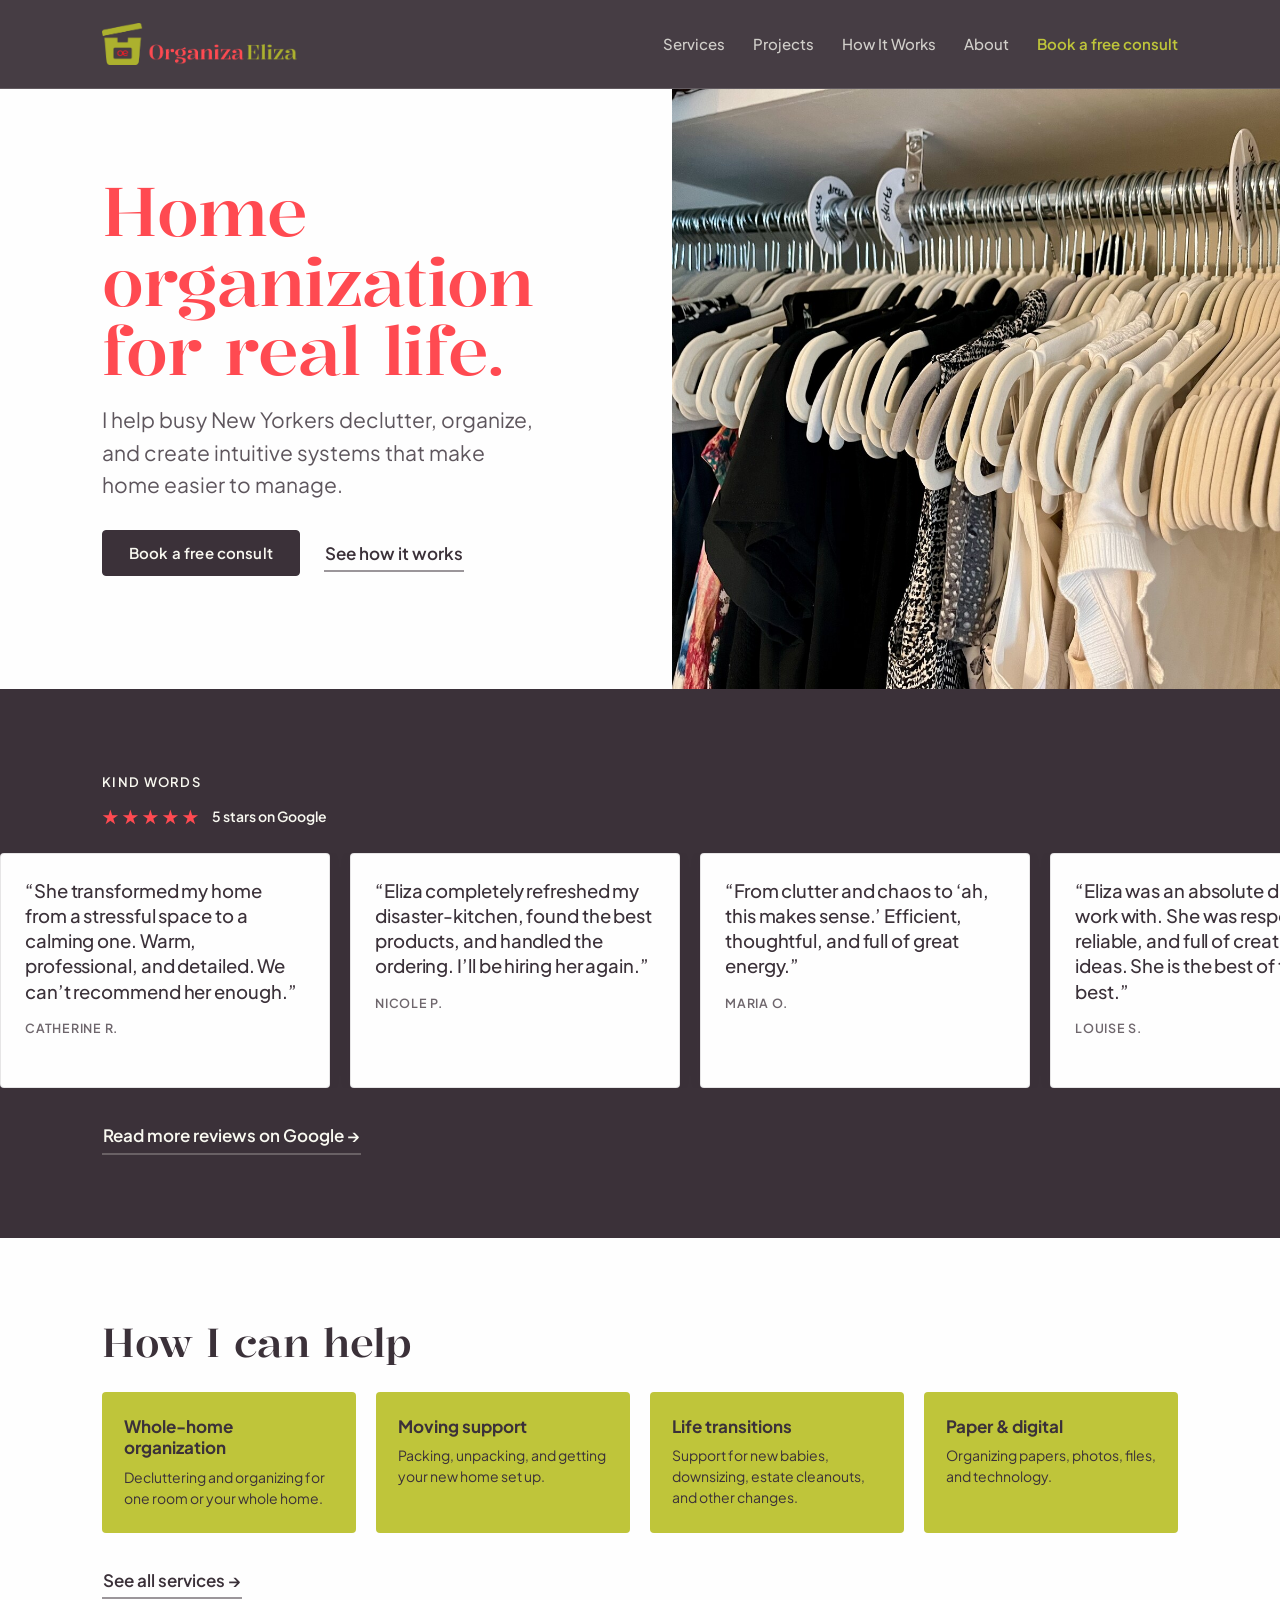
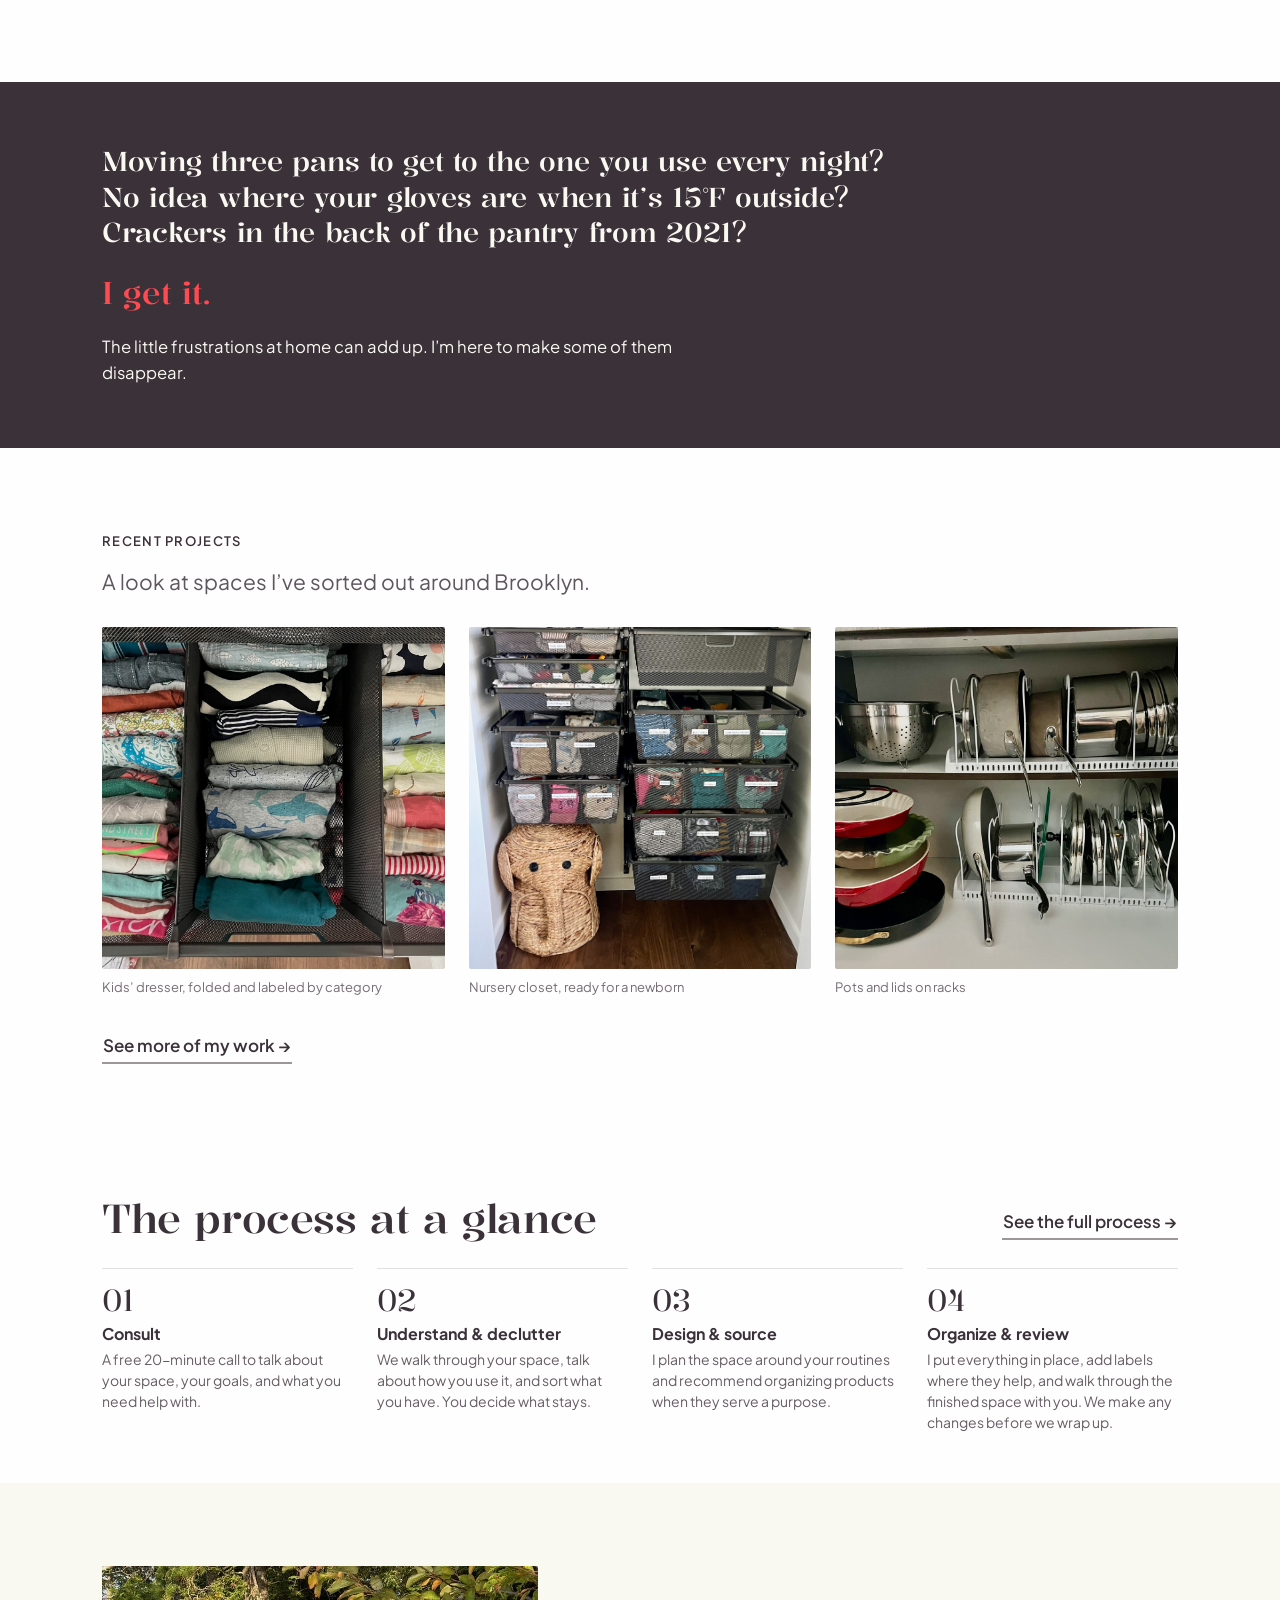
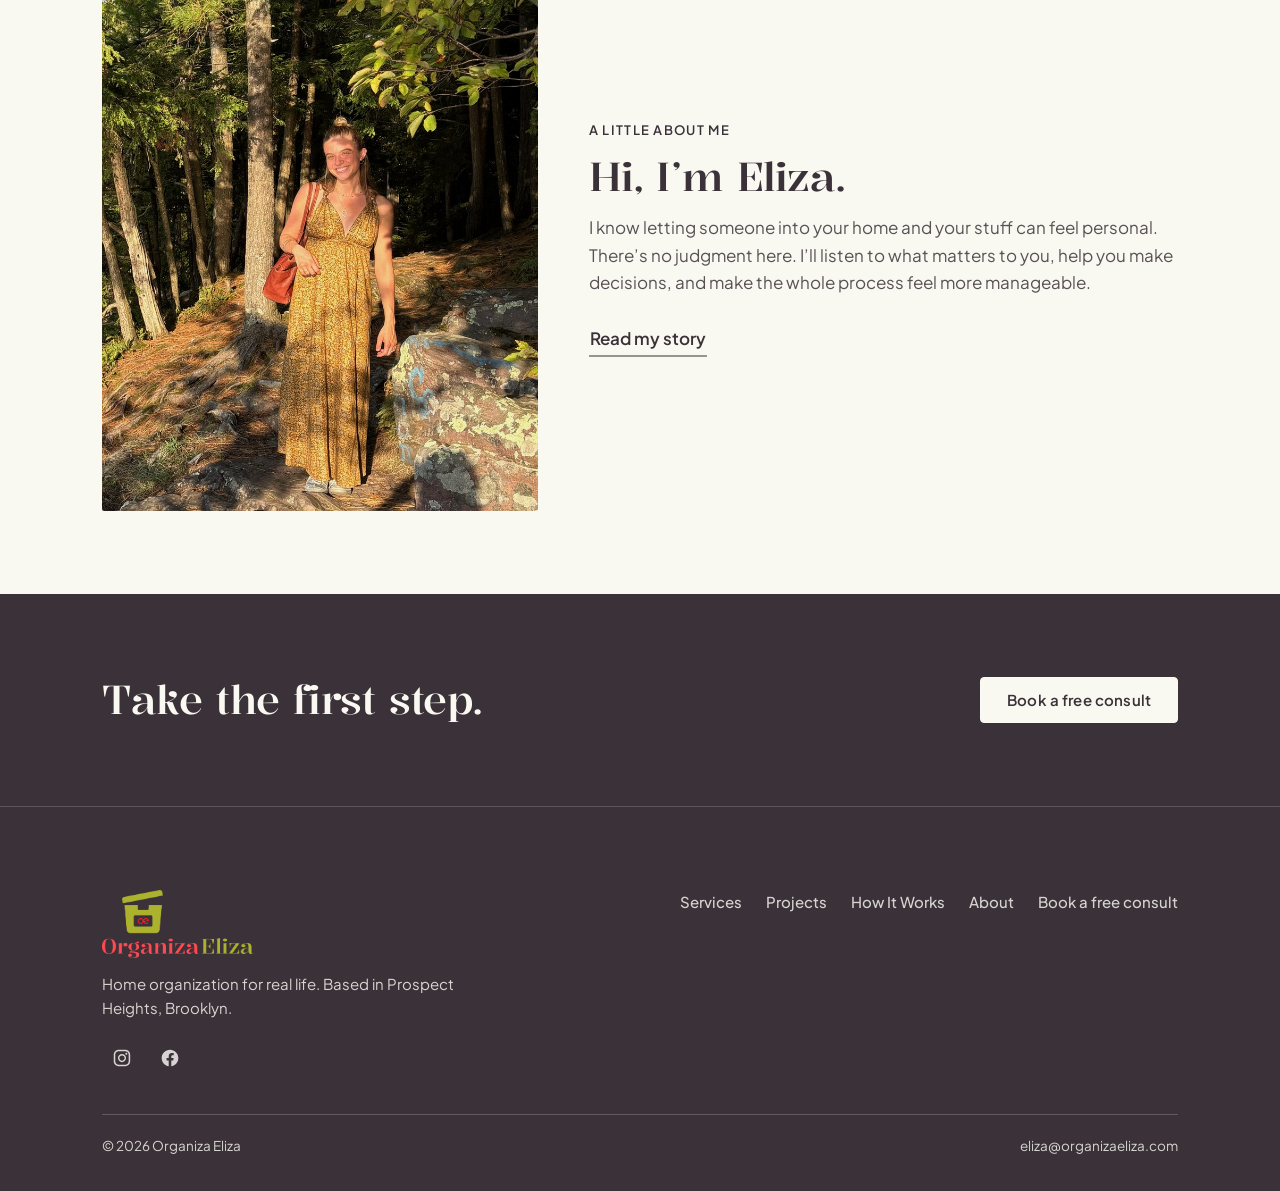
==== index.html @ 54ee9348 "Add files via upload" ====
<!DOCTYPE html>
<html lang="en">
<head>
<meta charset="UTF-8">
<meta name="viewport" content="width=device-width, initial-scale=1.0">
<title>Organiza Eliza · Home organization for real life</title>
<meta name="description" content="Thoughtful home organizing in Brooklyn: whole-home projects, moves, and life transitions.">
<meta name="theme-color" content="#3b3139">
<link rel="icon" href="mark-color.png" type="image/png">
<link rel="preconnect" href="https://fonts.googleapis.com">
<link rel="preconnect" href="https://fonts.gstatic.com" crossorigin>
<link href="https://fonts.googleapis.com/css2?family=Kalnia:wght@100..700&family=Plus+Jakarta+Sans:wght@200..800&display=swap" rel="stylesheet">
<link rel="preload" as="image" href="hero.jpg" fetchpriority="high">
<style>
*,*::before,*::after{box-sizing:border-box;margin:0;padding:0}
:root{
  /* ---------- PALETTE (Aug 2026 rebrand) ---------- */
  --white:#fefefe;                    /* main page background */
  --cream:#f9f9f1;                    /* text-heavy section bg; light text on dark */
  --plum:#3b3139;                     /* PRIMARY dark: nav, footer, bands, headings, body */
  --plum-2:#2c242a;                   /* darker plum, hovers */
  --forest:#2f4739;                   /* alternate dark, available - unused by default */
  --red:#ff4a51;                      /* accent: underlines, .h1 display, emphasis */
  --pea:#bfc53a;                      /* FILL ONLY - fails contrast as text on light */
  --ink:#3b3139;                      /* body text (same as plum) */
  --muted:rgba(59,49,57,0.70);        /* secondary text - 0.70 min to stay AA on white */
  --rule:rgba(59,49,57,0.14);
  --on-dark:#f9f9f1;                  /* text on plum/forest */
  --on-dark-soft:rgba(249,249,241,0.82);
  --slate:#6878A0;                    /* focus ring on light bg only - not a brand color */
  --nav-logo-h:clamp(32px,4.2vw,42px); --nav-bar-h:clamp(64px,7.5vw,88px); --footer-logo-h:clamp(56px,7vw,68px);
  /* type tokens */
  --font:'Plus Jakarta Sans','Helvetica Neue',Helvetica,Arial,sans-serif;
  --display:'Kalnia',Georgia,'Times New Roman',serif;
  --display-weight:500;
  /* grid + spacing */
  --maxw:1180px; --pad:clamp(26px,4.2vw,52px);
  --section:clamp(48px,6.5vw,88px); --measure:64ch;
  --edge:calc(max((100vw - 1180px)/2, 0px) + var(--pad));
  /* text-width hierarchy */
  --w-lede:740px; --w-body:660px; --w-pov:920px;
}
html{scroll-behavior:smooth;-webkit-text-size-adjust:100%}
body{background:var(--white);color:var(--ink);font-family:var(--font);font-weight:400;
  font-size:17px;line-height:1.6;-webkit-font-smoothing:antialiased}
img{max-width:100%;display:block}
a{color:inherit;text-decoration:none}
h1,h2,h3,h4{font-family:var(--display);color:var(--plum);font-weight:500;line-height:1.1}
strong{font-weight:600}
em{font-style:italic}

.wrap{width:100%;max-width:var(--maxw);margin:0 auto;padding:0 var(--pad)}

/* type scale */
.h1{font-family:var(--display);font-weight:500;color:var(--red);
  font-size:clamp(42px,5.4vw,68px);line-height:1.02;letter-spacing:-0.015em;text-wrap:balance}
.h2{font-family:var(--display);font-weight:500;color:var(--plum);
  font-size:clamp(30px,3.4vw,40px);line-height:1.08;letter-spacing:-0.01em;text-wrap:balance}
.h3{font-family:var(--display);font-weight:500;color:var(--plum);
  font-size:clamp(20px,1.8vw,23px);line-height:1.25}
.lead{font-family:var(--font);font-size:clamp(18px,1.8vw,21px);line-height:1.55;color:rgba(59,49,57,0.82)}
.body{font-size:17px;line-height:1.62}
.small{font-size:13.5px}
.muted{color:var(--muted)}
.kicker{font-family:var(--font);font-weight:600;font-size:13px;letter-spacing:0.1em;
  text-transform:uppercase;color:var(--plum)}
p+p{margin-top:14px}

/* sections + bands */
.sec{padding:var(--section) 0}
.sec-tight{padding:calc(var(--section)*0.6) 0}
.page-head{padding:calc(var(--section)*0.85) 0 0}
.page-head .h1{max-width:18ch;margin-bottom:16px}
.page-head p{max-width:var(--w-lede);color:rgba(59,49,57,0.82);text-wrap:pretty}
.lead{text-wrap:pretty}
.band-sand{background:var(--cream);color:var(--ink)}
.band-olive{background:var(--plum);color:var(--on-dark)}
.band-olive :is(h1,h2,h3,h4,.h1,.h2,.h3){color:var(--on-dark)}
.band-olive .kicker{color:var(--cream)}
.band-olive .lead,.band-olive p{color:var(--on-dark-soft)}
.rule{height:1px;background:var(--rule);border:0}
.sec-head{display:flex;justify-content:space-between;align-items:flex-end;gap:20px;flex-wrap:wrap;margin-bottom:28px}
.more{margin-top:28px}

/* buttons - one system */
.btn{display:inline-flex;align-items:center;justify-content:center;gap:.5em;
  background:var(--plum);color:var(--cream);font-family:var(--font);font-weight:600;font-size:15px;
  line-height:1;min-height:46px;padding:0 26px;border:1px solid var(--plum);border-radius:4px;
  letter-spacing:.01em;cursor:pointer;transition:background .18s ease,border-color .18s ease}
.btn:hover{background:var(--plum-2);border-color:var(--plum-2)}
.band-olive .btn{background:var(--cream);color:var(--plum);border-color:var(--cream)}
.band-olive .btn:hover{background:var(--pea);border-color:var(--pea)}

/* secondary links - one clear treatment */
.textlink,.arrow{display:inline-flex;align-items:center;gap:.4em;font-family:var(--font);font-weight:600;
  color:var(--plum);padding:6px 1px 3px;border-bottom:2px solid rgba(59,49,57,0.5);
  transition:border-color .18s ease,gap .18s ease}
.textlink:hover,.arrow:hover{border-bottom-color:var(--plum)}
.arrow:hover{gap:.62em}
.band-olive .textlink,.band-olive .arrow{color:var(--cream);border-bottom-color:rgba(249,249,241,0.65)}
.band-olive .textlink:hover,.band-olive .arrow:hover{border-bottom-color:var(--cream)}

/* focus states (not color-only) */
a:focus-visible,button:focus-visible,summary:focus-visible,.btn:focus-visible{
  outline:2px solid var(--slate);outline-offset:2px;border-radius:2px}
.site-header a:focus-visible,.site-header button:focus-visible{outline-color:var(--cream)}

/* header / nav */
.site-header{position:sticky;top:0;z-index:60;background:rgba(59,49,57,0.94);
  backdrop-filter:blur(8px);border-bottom:1px solid rgba(249,249,241,0.16);
  transition:box-shadow .25s ease,background-color .25s ease,border-color .25s ease}
.site-header.scrolled{background:rgba(59,49,57,0.99);border-bottom-color:rgba(249,249,241,0.24);
  box-shadow:0 1px 12px rgba(20,16,19,0.28)}
.nav-in{display:flex;align-items:center;justify-content:space-between;gap:20px;
  min-height:max(var(--nav-bar-h), calc(var(--nav-logo-h) + 20px));padding:10px var(--pad)}
.brand{display:flex;align-items:center;gap:11px}
.emark{display:block}
.brand .emark{height:24px;width:auto}
.brand .logo-lockup{display:block;height:var(--nav-logo-h);width:auto}
.brand-name{font-family:var(--font);font-weight:600;font-size:16px;letter-spacing:.01em;color:var(--ink)}
.nav{display:flex;align-items:center;gap:28px}
.nav a{font-family:var(--font);font-weight:500;font-size:15px;color:rgba(249,249,241,0.78);
  position:relative;padding:6px 0}
.nav a:hover{color:var(--cream)}
.nav a[aria-current="page"]{color:var(--cream)}
.nav a[aria-current="page"]::after{content:"";position:absolute;left:0;right:0;bottom:-2px;height:2px;background:var(--red)}
.nav .book{color:var(--pea);font-weight:600}
.nav .book:hover{text-decoration:underline;text-underline-offset:3px}
.nav-toggle{display:none;background:none;border:0;font-size:24px;line-height:1;color:var(--cream);
  cursor:pointer;width:44px;height:44px;align-items:center;justify-content:center}

/* footer */
.site-footer{background:var(--plum);color:var(--on-dark);padding:var(--section) 0 34px;
  border-top:1px solid rgba(249,249,241,0.18)}
.foot-top{display:flex;justify-content:space-between;gap:32px;flex-wrap:wrap;align-items:flex-start}
.foot-brand{display:flex;align-items:center;gap:12px}
.foot-brand .foot-logo{display:block;height:var(--footer-logo-h);width:auto}
.foot-brand .brand-name{color:var(--on-dark);font-size:18px}
.foot-tag{margin-top:14px;color:var(--on-dark-soft);font-size:15px;max-width:34ch}
.foot-links{display:flex;flex-wrap:wrap;gap:8px 24px}
.foot-links a{color:var(--on-dark-soft);font-size:15px;font-weight:500}
.foot-links a:hover{color:var(--white)}
/* social icons - inline SVG so fill:currentColor adapts to light and dark backgrounds */
.social{display:flex;align-items:center;gap:8px;list-style:none;margin:0;padding:0}
.social a{display:inline-flex;align-items:center;justify-content:center;width:40px;height:40px;
  border-radius:999px;color:var(--plum);transition:color .18s ease,background-color .18s ease}
.social a:hover{color:var(--red);background:rgba(59,49,57,0.07)}
.social svg{display:block;width:20px;height:20px}
.social .ig svg{width:22px;height:22px}
.site-footer .social{margin-top:18px}
.site-footer .social a{color:var(--on-dark-soft)}
.site-footer .social a:hover{color:var(--white);background:rgba(249,249,241,0.12)}
.about-contact{margin-top:18px;font-size:15px;color:var(--muted)}
.about-contact a{color:var(--plum);font-weight:600;border-bottom:2px solid rgba(59,49,57,0.35)}
.about-contact a:hover{border-bottom-color:var(--red);color:var(--red)}
.foot-bottom{display:flex;justify-content:space-between;gap:16px;flex-wrap:wrap;margin-top:36px;padding-top:20px;
  border-top:1px solid rgba(249,249,241,0.2);font-size:13.5px;color:var(--on-dark-soft)}

/* ---- hero (full-bleed image) ---- */
.hero{display:grid;grid-template-columns:1.05fr 0.95fr;align-items:stretch;gap:0}
.hero-copy{align-self:center;max-width:calc(490px + var(--edge));padding:clamp(44px,6vw,84px) clamp(28px,4vw,56px) clamp(44px,6vw,84px) var(--edge)}
.hero-copy .h1{margin-bottom:20px}
.hero-copy .lead{margin-bottom:28px;max-width:34ch}
.hero-actions{display:flex;align-items:center;gap:24px;flex-wrap:wrap;margin-bottom:26px}
.hero-media{position:relative;min-height:clamp(420px,50vw,600px);margin:0}
.hero-media img{position:absolute;inset:0;width:100%;height:100%;object-fit:cover;border-radius:0}
.hero-util{font-size:13.5px;color:var(--muted);letter-spacing:.01em}

/* ---- home services cards ---- */
.cards4{display:grid;grid-template-columns:repeat(4,1fr);gap:20px}
.cards4 .card{background:var(--pea);border-radius:4px;padding:24px 22px}
.cards4 .card h3{color:var(--ink);font-family:var(--font);font-weight:700;font-size:17px;line-height:1.25;margin-bottom:8px}
.cards4 .card p{font-size:14px;line-height:1.5;color:var(--ink)}
@media(max-width:820px){.cards4{grid-template-columns:1fr 1fr}}
@media(max-width:520px){.cards4{grid-template-columns:1fr}}

/* ---- POV ---- */
.pov-sec{padding:clamp(40px,5vw,62px) 0}
.pov-statement{font-family:var(--display);font-weight:500;color:var(--cream);
  font-size:clamp(20px,2.2vw,27px);line-height:1.32;letter-spacing:-0.01em;max-width:820px}
.pov-accent{font-family:var(--display);font-weight:500;color:var(--red);
  font-size:clamp(23px,2.5vw,31px);line-height:1.15;letter-spacing:-0.01em;margin:clamp(15px,2vw,24px) 0}
.pov-body{margin-top:0;max-width:640px;color:var(--cream);font-size:clamp(15px,1.3vw,17px);line-height:1.55}
.band-olive .pov-statement,.band-olive .pov-body{color:var(--cream)}
.band-olive .pov-accent{color:var(--red)}
@media(max-width:640px){.pov-sec{padding:clamp(40px,10vw,52px) 0}}

/* ---- recent projects grid ---- */
.pgrid{display:grid;grid-template-columns:repeat(3,1fr);gap:24px}
.pgrid figure{margin:0}
.pgrid img{width:100%;aspect-ratio:1/1;object-fit:cover;border-radius:2px}
.pgrid figcaption{font-size:13px;color:var(--muted);margin-top:8px}
@media(max-width:560px){.pgrid{grid-template-columns:1fr;gap:16px}}

/* ---- process preview (thin rules, no cards) ---- */
.phases{display:grid;grid-template-columns:repeat(4,1fr);gap:24px}
.phase{border-top:1px solid var(--rule);padding-top:16px}
.phase .pnum{font-family:var(--display);font-size:30px;color:var(--plum);line-height:1;display:block;margin-bottom:10px}
.phase h3{font-family:var(--font);font-size:16px;font-weight:700;color:var(--ink);margin-bottom:6px}
.phase p{font-size:14px;color:rgba(59,49,57,0.78);line-height:1.5}
@media(max-width:820px){.phases{grid-template-columns:1fr 1fr;gap:28px}}
@media(max-width:520px){.phases{grid-template-columns:1fr}}

/* ---- about teaser (home) ---- */
.about-t{display:grid;grid-template-columns:0.85fr 1.15fr;gap:clamp(28px,4vw,52px);align-items:center}
.about-t .portrait img{width:100%;aspect-ratio:4/5;object-fit:cover;border-radius:2px}
@media(max-width:720px){.about-t{grid-template-columns:1fr;gap:24px}}

/* ---- testimonial marquee (float-by, hover/focus to pause) ---- */
.marquee{overflow:hidden;margin-top:22px}
.marquee-track{display:flex;width:max-content;animation:marquee 78s linear infinite;will-change:transform}
.marquee:hover .marquee-track,.marquee:focus-within .marquee-track,.marquee:focus .marquee-track{animation-play-state:paused}
@keyframes marquee{from{transform:translateX(0)}to{transform:translateX(-50%)}}
.tcard{flex:0 0 330px;width:330px;margin-right:20px;background:var(--white);border:1px solid rgba(59,49,57,0.08);border-radius:4px;padding:24px}
.tcard blockquote{font-family:var(--font);font-weight:500;color:var(--ink);font-size:18.5px;line-height:1.36;letter-spacing:-0.005em}
.tcard .who{margin-top:14px;font-family:var(--font);font-size:12.5px;font-weight:600;letter-spacing:.06em;text-transform:uppercase;color:rgba(59,49,57,0.74)}
.marquee:focus-visible{outline:2px solid var(--slate);outline-offset:2px}
@media (prefers-reduced-motion: reduce){.marquee{overflow-x:auto}.marquee-track{animation:none}}

/* ---- CTA finale ---- */
.finale{display:grid;grid-template-columns:1.2fr auto;gap:28px;align-items:center}
.finale .h2{margin:0;max-width:20ch}
.finale-side{justify-self:end}
@media(max-width:640px){.finale{grid-template-columns:1fr;gap:22px}.finale-side{justify-self:start}}

/* ---- how it works: one unified process (phase rows, thin rules, no cards, no step numbers) ---- */
.process{margin-top:8px}
.phase-row{display:grid;grid-template-columns:210px 1fr;gap:clamp(24px,4vw,60px);
  padding:clamp(30px,3.6vw,46px) 0;border-top:1px solid var(--rule)}
.phase-row:first-child{border-top:0;padding-top:clamp(4px,1vw,10px)}
.phase-n{display:block;font-family:var(--font);font-weight:600;font-size:12.5px;
  letter-spacing:.1em;text-transform:uppercase;color:var(--plum);margin-bottom:8px}
.phase-title{display:block;font-family:var(--display);font-weight:500;color:var(--plum);
  font-size:clamp(21px,1.9vw,25px);line-height:1.12;letter-spacing:-0.01em;text-wrap:balance}
.phase-steps{display:grid;grid-template-columns:1fr;gap:clamp(24px,3vw,38px);align-items:start}
.phase-steps.two{grid-template-columns:1fr 1fr;gap:clamp(24px,3vw,38px)}
.pstep h3{font-family:var(--font);font-size:19px;font-weight:700;color:var(--ink);margin-bottom:4px;line-height:1.28}
.pstep .sub{font-size:12.5px;font-weight:600;letter-spacing:.06em;text-transform:uppercase;color:var(--plum);margin:2px 0 12px}
.pstep p{color:rgba(59,49,57,0.82);font-size:16px;line-height:1.6;max-width:60ch;text-wrap:pretty}
.pstep p+p{margin-top:12px}
.pstep ul{margin:12px 0 0;padding:0}
.pstep ul li{list-style:none;padding:3px 0 3px 18px;position:relative;font-size:15.5px}
.pstep ul li::before{content:"";position:absolute;left:0;top:14px;width:8px;height:2px;background:var(--plum)}
@media(max-width:760px){
  .phase-row{grid-template-columns:1fr;gap:16px;padding:clamp(26px,7vw,34px) 0}
  .phase-steps.two{grid-template-columns:1fr;gap:26px}
}

/* ---- FAQ accordion ---- */
.faq{max-width:760px}
.faq details{border-top:1px solid var(--rule)}
.faq details:last-of-type{border-bottom:1px solid var(--rule)}
.faq summary{list-style:none;cursor:pointer;padding:20px 0;font-family:var(--font);font-weight:600;font-size:18px;
  color:var(--ink);display:flex;justify-content:space-between;align-items:center;gap:20px}
.faq summary::-webkit-details-marker{display:none}
.faq summary .pm{color:var(--plum);font-weight:400;font-size:24px;line-height:1;flex:0 0 auto;transition:transform .18s}
.faq details[open] summary .pm{transform:rotate(45deg)}
.faq .ans{color:rgba(59,49,57,0.82);padding:0 0 20px;max-width:64ch}
.faq .ans p+p{margin-top:12px}

/* ---- services page cards ---- */
.svc-cards{display:grid;grid-template-columns:1fr 1fr;gap:22px;align-items:start}
.scard{background:var(--cream);border-radius:4px;padding:clamp(24px,3vw,34px)}
.scard .scard-title{font-family:var(--display);color:var(--plum);font-weight:500;
  font-size:clamp(22px,2.2vw,26px);line-height:1.15;margin-bottom:10px}
.scard p{color:rgba(59,49,57,0.82);font-size:16px;line-height:1.55}
.roomcols{columns:2;column-gap:30px;margin-top:16px}
.roomcols li{list-style:none;font-size:15px;line-height:1.5;padding:3px 0 3px 16px;position:relative;break-inside:avoid;color:rgba(59,49,57,0.82)}
.roomcols li::before{content:"";position:absolute;left:0;top:13px;width:7px;height:2px;background:var(--plum)}
.rate-note{margin-top:36px;max-width:64ch;padding-top:22px;border-top:1px solid var(--rule);
  font-size:15px;line-height:1.6;color:var(--muted)}
.figure-wide{margin:0}
.figure-wide img{width:100%;aspect-ratio:16/9;object-fit:cover;border-radius:2px}
.figure-wide figcaption{font-size:13px;color:var(--muted);margin-top:8px}
@media(max-width:720px){.svc-cards{grid-template-columns:1fr}}

/* ---- about page (full-bleed portrait) ---- */
.about-hero{display:grid;grid-template-columns:1.05fr 0.95fr;align-items:center;gap:clamp(28px,4vw,52px);
  max-width:var(--maxw);margin:0 auto;padding:0 var(--pad)}
.about-hero .copy{align-self:center;max-width:520px;padding:clamp(36px,6vw,68px) 0}
.about-hero .pic{position:relative;min-height:0;aspect-ratio:4/5;border-radius:3px;overflow:hidden;margin:0;background:var(--cream)}
.about-hero .pic img{position:absolute;inset:0;width:100%;height:100%;object-fit:cover;object-position:center}
.story{max-width:var(--w-body)}
.story p{font-size:18px;line-height:1.72;color:rgba(59,49,57,0.86);text-wrap:pretty}
.story p+p{margin-top:18px}
.story .lede{font-size:20px;color:var(--ink)}
.story .pull{font-family:var(--display);font-weight:500;color:var(--plum);
  font-size:clamp(25px,3.2vw,36px);line-height:1.18;letter-spacing:-0.01em;margin:34px 0;max-width:22ch}
@media(max-width:760px){.about-hero{grid-template-columns:1fr;gap:22px}.about-hero .copy{order:1;padding:clamp(28px,7vw,44px) 0 0}.about-hero .pic{order:2;aspect-ratio:4/5;width:100%;max-width:440px;margin:0 auto}}

/* ---- gallery masonry + lightbox ---- */
.masonry{columns:3;column-gap:20px}
.masonry figure{margin:0 0 20px;break-inside:avoid}
.masonry .lb{display:block;width:100%;border:0;padding:0;margin:0;background:none;cursor:zoom-in;border-radius:2px;overflow:hidden}
.masonry img{width:100%;display:block;border-radius:2px}
.masonry figcaption{font-size:13px;color:var(--muted);margin-top:7px}
@media(max-width:900px){.masonry{columns:2}}
@media(max-width:560px){.masonry{columns:1}}
.lightbox{position:fixed;inset:0;z-index:100;background:rgba(28,23,27,0.92);
  display:none;align-items:center;justify-content:center;padding:clamp(16px,4vw,48px)}
.lightbox[open],.lightbox.is-open{display:flex}
.lightbox figure{margin:0;max-width:min(1000px,92vw);max-height:90vh;display:flex;flex-direction:column;gap:10px}
.lightbox img{max-width:100%;max-height:82vh;object-fit:contain;border-radius:2px}
.lightbox figcaption{color:var(--on-dark-soft);font-size:14px;text-align:center}
.lb-close{position:absolute;top:16px;right:18px;width:44px;height:44px;border-radius:999px;border:1px solid rgba(254,254,254,0.4);
  background:transparent;color:var(--white);font-size:22px;cursor:pointer;display:flex;align-items:center;justify-content:center}
.lb-close:hover{background:rgba(254,254,254,0.12)}

/* ---- booking ---- */
.book-wrap{display:grid;grid-template-columns:0.8fr 1.2fr;gap:clamp(28px,4vw,48px);align-items:start}
.book-expect ul{margin-top:18px;padding:0}
.book-expect li{list-style:none;padding:8px 0 8px 20px;position:relative;color:rgba(59,49,57,0.82)}
.book-expect li::before{content:"";position:absolute;left:0;top:19px;width:9px;height:2px;background:var(--plum)}
.cal{border:1px solid var(--rule);background:var(--white);padding:6px;border-radius:4px}
.cal iframe{width:100%;min-height:660px;border:0;display:block}
@media(max-width:820px){.book-wrap{grid-template-columns:1fr;gap:26px}}

/* ---- mobile nav ---- */
@media(max-width:860px){
  .nav-toggle{display:inline-flex}
  .nav{position:absolute;top:100%;left:0;right:0;background:var(--plum);border-bottom:1px solid rgba(249,249,241,0.18);
    flex-direction:column;align-items:flex-start;gap:0;padding:8px var(--pad) 18px;display:none}
  .nav.open{display:flex}
  .nav a{padding:13px 0;width:100%;font-size:16px}
  .nav a[aria-current="page"]::after{display:none}
  .hero{grid-template-columns:1fr}
  .hero-copy{order:1;padding:clamp(40px,8vw,56px) var(--pad) 8px}
  .hero-media{order:2;min-height:clamp(300px,70vw,420px)}
}

/* ---- reduced motion ---- */
@media (prefers-reduced-motion: reduce){
  html{scroll-behavior:auto}
  *,*::before,*::after{animation-duration:0.01ms!important;transition-duration:0.01ms!important}
}
</style>
<style>.testi-whisper{background:var(--plum)}.testi-whisper .tcard{border-color:rgba(59,49,57,0.12);box-shadow:0 1px 14px rgba(59,49,57,0.05)}</style><style>.about-warm{background:var(--cream)}</style>
<!-- theme tokens: loaded last so it overrides the inline fallback above -->
<link rel="stylesheet" href="theme.css">
</head>
<body><header class="site-header">
  <div class="wrap nav-in">
    <a href="index.html" class="brand" aria-label="Organiza Eliza, home"><img class="logo-lockup" src="logo-nav.png" width="3800" height="820" alt="" loading="eager"></a>
    <button class="nav-toggle" id="navToggle" aria-label="Menu" aria-expanded="false" aria-controls="navMenu">&#9776;</button>
    <nav class="nav" id="navMenu" aria-label="Primary"><a href="services.html">Services</a><a href="gallery.html">Projects</a><a href="how-it-works.html">How It Works</a><a href="about.html">About</a><a href="schedule.html" class="book">Book a free consult</a></nav>
  </div>
</header><main>
<!-- HERO -->
<section class="hero">
  <div class="hero-copy">
    <h1 class="h1">Home organization for real life.</h1>
    <p class="lead">I help busy New Yorkers declutter, organize, and create intuitive systems that make home easier to manage.</p>
    <div class="hero-actions">
      <a class="btn" href="schedule.html">Book a free consult</a>
      <a class="textlink" href="how-it-works.html">See how it works</a>
    </div>
  </div>
  <figure class="hero-media">
    <img src="hero.jpg" alt="A neatly organized closet of clothing on matching hangers with labeled dividers" fetchpriority="high" decoding="async">
  </figure>
</section>

<!-- TESTIMONIALS -->
<section class="sec testi-whisper">
  <div class="wrap"><p class="kicker" style="color:var(--on-dark);margin-bottom:8px">Kind words</p><p style="margin:0 0 4px;display:flex;align-items:center;gap:10px;font-size:14px"><span style="color:var(--red);font-size:19px;letter-spacing:3px" aria-hidden="true">&#9733;&#9733;&#9733;&#9733;&#9733;</span><span style="font-weight:600;color:var(--on-dark)">5 stars on Google</span></p></div>
  <div class="marquee" tabindex="0" role="group" aria-label="What clients say. Scrolls automatically; hover or focus to pause.">
    <div class="marquee-track" aria-hidden="false"><figure class="tcard"><blockquote>&ldquo;She transformed my home from a stressful space to a calming one. Warm, professional, and detailed. We can&rsquo;t recommend her enough.&rdquo;</blockquote><figcaption class="who">Catherine R.</figcaption></figure><figure class="tcard"><blockquote>&ldquo;Eliza completely refreshed my disaster-kitchen, found the best products, and handled the ordering. I&rsquo;ll be hiring her again.&rdquo;</blockquote><figcaption class="who">Nicole P.</figcaption></figure><figure class="tcard"><blockquote>&ldquo;From clutter and chaos to &lsquo;ah, this makes sense.&rsquo; Efficient, thoughtful, and full of great energy.&rdquo;</blockquote><figcaption class="who">Maria O.</figcaption></figure><figure class="tcard"><blockquote>&ldquo;Eliza was an absolute dream to work with. She was responsive, reliable, and full of creative ideas. She is the best of the best.&rdquo;</blockquote><figcaption class="who">Louise S.</figcaption></figure><figure class="tcard"><blockquote>&ldquo;She thoughtfully decluttered and organized the space for my listing. What felt overwhelming became manageable and streamlined. My sellers were absolutely blown away.&rdquo;</blockquote><figcaption class="who">Laura H.</figcaption></figure><figure class="tcard"><blockquote>&ldquo;Eliza helped me get so much of my apartment organized and sorted. She has unlimited buckets of joy and energy. Exactly the person I needed.&rdquo;</blockquote><figcaption class="who">Bijal M.</figcaption></figure><figure class="tcard"><blockquote>&ldquo;Eliza undertook a difficult unpacking project with efficiency and zeal, even producing an artful wall of books from more than 35 cartons.&rdquo;</blockquote><figcaption class="who">Karen S.</figcaption></figure><figure class="tcard"><blockquote>&ldquo;She organized our closets, bathrooms, kitchen, and baby play area, designing it all to be easy to maintain. Our apartment is now so peaceful and organized.&rdquo;</blockquote><figcaption class="who">Erika H.</figcaption></figure><figure class="tcard"><blockquote>&ldquo;Eliza organized my basement and my tools. Everything is well labeled and I can actually find what I&rsquo;m looking for.&rdquo;</blockquote><figcaption class="who">Howard H.</figcaption></figure><figure class="tcard"><blockquote>&ldquo;Extremely professional, patient, and great to work with. I wholeheartedly recommend her to anyone looking for a professional organizer.&rdquo;</blockquote><figcaption class="who">Jaime C.</figcaption></figure><figure class="tcard"><blockquote>&ldquo;Eliza came in with a friendly, welcoming personality, ready to tackle my chaotic apartment. Wonderful work and true professionalism!&rdquo;</blockquote><figcaption class="who">Lindsay C.</figcaption></figure><figure class="tcard"><blockquote>&ldquo;She transformed my home from a stressful space to a calming one. Warm, professional, and detailed. We can&rsquo;t recommend her enough.&rdquo;</blockquote><figcaption class="who">Catherine R.</figcaption></figure><figure class="tcard"><blockquote>&ldquo;Eliza completely refreshed my disaster-kitchen, found the best products, and handled the ordering. I&rsquo;ll be hiring her again.&rdquo;</blockquote><figcaption class="who">Nicole P.</figcaption></figure><figure class="tcard"><blockquote>&ldquo;From clutter and chaos to &lsquo;ah, this makes sense.&rsquo; Efficient, thoughtful, and full of great energy.&rdquo;</blockquote><figcaption class="who">Maria O.</figcaption></figure><figure class="tcard"><blockquote>&ldquo;Eliza was an absolute dream to work with. She was responsive, reliable, and full of creative ideas. She is the best of the best.&rdquo;</blockquote><figcaption class="who">Louise S.</figcaption></figure><figure class="tcard"><blockquote>&ldquo;She thoughtfully decluttered and organized the space for my listing. What felt overwhelming became manageable and streamlined. My sellers were absolutely blown away.&rdquo;</blockquote><figcaption class="who">Laura H.</figcaption></figure><figure class="tcard"><blockquote>&ldquo;Eliza helped me get so much of my apartment organized and sorted. She has unlimited buckets of joy and energy. Exactly the person I needed.&rdquo;</blockquote><figcaption class="who">Bijal M.</figcaption></figure><figure class="tcard"><blockquote>&ldquo;Eliza undertook a difficult unpacking project with efficiency and zeal, even producing an artful wall of books from more than 35 cartons.&rdquo;</blockquote><figcaption class="who">Karen S.</figcaption></figure><figure class="tcard"><blockquote>&ldquo;She organized our closets, bathrooms, kitchen, and baby play area, designing it all to be easy to maintain. Our apartment is now so peaceful and organized.&rdquo;</blockquote><figcaption class="who">Erika H.</figcaption></figure><figure class="tcard"><blockquote>&ldquo;Eliza organized my basement and my tools. Everything is well labeled and I can actually find what I&rsquo;m looking for.&rdquo;</blockquote><figcaption class="who">Howard H.</figcaption></figure><figure class="tcard"><blockquote>&ldquo;Extremely professional, patient, and great to work with. I wholeheartedly recommend her to anyone looking for a professional organizer.&rdquo;</blockquote><figcaption class="who">Jaime C.</figcaption></figure><figure class="tcard"><blockquote>&ldquo;Eliza came in with a friendly, welcoming personality, ready to tackle my chaotic apartment. Wonderful work and true professionalism!&rdquo;</blockquote><figcaption class="who">Lindsay C.</figcaption></figure></div>
  </div>
  <div class="wrap"><p class="more"><a class="arrow" style="color:var(--on-dark);border-bottom: 2px solid rgba(249, 249, 241, 0.24)" href="https://share.google/JZCaOpw0HDZD8KlDp" target="_blank" rel="noopener">Read more reviews on Google &rarr;</a></p></div>
</section>

<!-- HOW I CAN HELP -->
<section class="sec">
  <div class="wrap">
    <h2 class="h2" style="max-width:18ch;margin-bottom:28px">How I can help</h2>
    <div class="cards4">
      <div class="card"><h3>Whole-home organization</h3><p>Decluttering and organizing for one room or your whole home.</p></div>
      <div class="card"><h3>Moving support</h3><p>Packing, unpacking, and getting your new home set up.</p></div>
      <div class="card"><h3>Life transitions</h3><p>Support for new babies, downsizing, estate cleanouts, and other changes.</p></div>
      <div class="card"><h3>Paper &amp; digital</h3><p>Organizing papers, photos, files, and technology.</p></div>
    </div>
    <p class="more"><a class="arrow" href="services.html">See all services &rarr;</a></p>
  </div>
</section>

<!-- POV -->
<section class="band-olive pov-sec">
  <div class="wrap">
    <p class="pov-statement">Moving three pans to get to the one you use every night? No idea where your gloves are when it&rsquo;s 15&deg;F outside? Crackers in the back of the pantry from 2021?</p>
    <p class="pov-accent">I get it.</p>
    <p class="pov-body">The little frustrations at home can add up. I&rsquo;m here to make some of them disappear.</p>
  </div>
</section>

<!-- RECENT PROJECTS -->
<section class="sec">
  <div class="wrap">
    <p class="kicker" style="margin-bottom:12px">Recent projects</p>
    <p class="lead" style="max-width:48ch;margin-bottom:28px">A look at spaces I&rsquo;ve sorted out around Brooklyn.</p>
    <div class="pgrid">
      <figure><img src="gallery-clothes.jpg" alt="Kids' clothes folded into a labeled mesh drawer" loading="lazy" decoding="async"><figcaption>Kids&rsquo; dresser, folded and labeled by category</figcaption></figure>
      <figure><img src="gallery-nursery.jpg" alt="Nursery closet with labeled drawers" loading="lazy" decoding="async"><figcaption>Nursery closet, ready for a newborn</figcaption></figure>
      <figure><img src="gallery-kitchen.jpg" alt="Pots, pans and lids on racks" loading="lazy" decoding="async"><figcaption>Pots and lids on racks</figcaption></figure>
    </div>
    <p class="more"><a class="arrow" href="gallery.html">See more of my work &rarr;</a></p>
  </div>
</section>

<!-- PROCESS PREVIEW -->
<section class="sec-tight">
  <div class="wrap">
    <div class="sec-head">
      <h2 class="h2" style="max-width:18ch">The process at a glance</h2>
      <a class="arrow" href="how-it-works.html">See the full process &rarr;</a>
    </div>
    <div class="phases">
      <div class="phase"><span class="pnum">01</span><h3>Consult</h3><p>A free 20-minute call to talk about your space, your goals, and what you need help with.</p></div>
      <div class="phase"><span class="pnum">02</span><h3>Understand &amp; declutter</h3><p>We walk through your space, talk about how you use it, and sort what you have. You decide what stays.</p></div>
      <div class="phase"><span class="pnum">03</span><h3>Design &amp; source</h3><p>I plan the space around your routines and recommend organizing products when they serve a purpose.</p></div>
      <div class="phase"><span class="pnum">04</span><h3>Organize &amp; review</h3><p>I put everything in place, add labels where they help, and walk through the finished space with you. We make any changes before we wrap up.</p></div>
    </div>
  </div>
</section>

<!-- ABOUT TEASER -->
<section class="sec about-warm">
  <div class="wrap about-t">
    <figure class="portrait"><img src="eliza.jpg" alt="Eliza, professional home organizer" loading="lazy" decoding="async"></figure>
    <div>
      <p class="kicker" style="margin-bottom:14px">A little about me</p>
      <h2 class="h2" style="margin-bottom:16px">Hi, I&rsquo;m Eliza.</h2>
      <p class="body" style="color:rgba(59,49,57,0.84);max-width:52ch">I know letting someone into your home and your stuff can feel personal. There&rsquo;s no judgment here. I&rsquo;ll listen to what matters to you, help you make decisions, and make the whole process feel more manageable.</p>
      <p style="margin-top:22px"><a class="textlink" href="about.html">Read my story</a></p>
    </div>
  </div>
</section>


<!-- CLOSING CTA -->
<section class="sec band-olive">
  <div class="wrap finale">
    <h2 class="h2">Take the first step.</h2>
    <div class="finale-side"><a class="btn" href="schedule.html">Book a free consult</a></div>
  </div>
</section>
</main><footer class="site-footer">
  <div class="wrap">
    <div class="foot-top">
      <div>
        <div class="foot-brand"><img class="foot-logo" src="logo-color.png" alt="Organiza Eliza" width="1753" height="789"></div>
        <p class="foot-tag">Home organization for real life. Based in Prospect Heights, Brooklyn.</p>
        <ul class="social"><li><a class="ig" href="https://www.instagram.com/organiza.eliza/" target="_blank" rel="noopener noreferrer" aria-label="Organiza Eliza on Instagram (opens in a new tab)"><svg viewBox="0 0 32 32" fill="currentColor" aria-hidden="true" focusable="false"><path d="M22.3,8.4c-0.8,0-1.4,0.6-1.4,1.4c0,0.8,0.6,1.4,1.4,1.4c0.8,0,1.4-0.6,1.4-1.4C23.7,9,23.1,8.4,22.3,8.4z"/><path d="M16,10.2c-3.3,0-5.9,2.7-5.9,5.9s2.7,5.9,5.9,5.9s5.9-2.7,5.9-5.9S19.3,10.2,16,10.2z M16,19.9c-2.1,0-3.8-1.7-3.8-3.8c0-2.1,1.7-3.8,3.8-3.8c2.1,0,3.8,1.7,3.8,3.8C19.8,18.2,18.1,19.9,16,19.9z"/><path d="M20.8,4h-9.5C7.2,4,4,7.2,4,11.2v9.5c0,4,3.2,7.2,7.2,7.2h9.5c4,0,7.2-3.2,7.2-7.2v-9.5C28,7.2,24.8,4,20.8,4z M25.7,20.8c0,2.7-2.2,5-5,5h-9.5c-2.7,0-5-2.2-5-5v-9.5c0-2.7,2.2-5,5-5h9.5c2.7,0,5,2.2,5,5V20.8z"/></svg></a></li><li><a class="fb" href="https://www.facebook.com/profile.php?id=61586166171385" target="_blank" rel="noopener noreferrer" aria-label="Organiza Eliza on Facebook (opens in a new tab)"><svg viewBox="0 0 24 24" fill="currentColor" aria-hidden="true" focusable="false"><path d="M12 2.03998C6.5 2.03998 2 6.52998 2 12.06C2 17.06 5.66 21.21 10.44 21.96V14.96H7.9V12.06H10.44V9.84998C10.44 7.33998 11.93 5.95998 14.22 5.95998C15.31 5.95998 16.45 6.14998 16.45 6.14998V8.61998H15.19C13.95 8.61998 13.56 9.38998 13.56 10.18V12.06H16.34L15.89 14.96H13.56V21.96C15.9164 21.5878 18.0622 20.3855 19.6099 18.57C21.1576 16.7546 22.0054 14.4456 22 12.06C22 6.52998 17.5 2.03998 12 2.03998Z"/></svg></a></li></ul>
      </div>
      <nav class="foot-links" aria-label="Footer"><a href="services.html">Services</a><a href="gallery.html">Projects</a><a href="how-it-works.html">How It Works</a><a href="about.html">About</a><a href="schedule.html">Book a free consult</a></nav>
    </div>
    <div class="foot-bottom">
      <span>&copy; 2026 Organiza Eliza</span>
      <span><a href="mailto:eliza@organizaeliza.com">eliza@organizaeliza.com</a></span>
    </div>
  </div>
</footer><script>
document.addEventListener('DOMContentLoaded',function(){
  /* header gains a hair of definition once you scroll */
  var hdr=document.querySelector('.site-header');
  if(hdr){var onScroll=function(){hdr.classList.toggle('scrolled',window.scrollY>6);};onScroll();window.addEventListener('scroll',onScroll,{passive:true});}
  /* mobile nav */
  var t=document.getElementById('navToggle'),n=document.getElementById('navMenu');
  if(t&&n){t.addEventListener('click',function(){var o=n.classList.toggle('open');t.setAttribute('aria-expanded',o?'true':'false');t.innerHTML=o?'&times;':'&#9776;';});
    n.querySelectorAll('a').forEach(function(a){a.addEventListener('click',function(){n.classList.remove('open');t.setAttribute('aria-expanded','false');t.innerHTML='&#9776;';});});}

  /* testimonial carousel */
  var car=document.querySelector('[data-carousel]');
  if(car){
    var slides=[].slice.call(car.querySelectorAll('.slide'));
    var dots=[].slice.call(car.querySelectorAll('.dot'));
    var i=0,timer=null;
    var reduce=window.matchMedia('(prefers-reduced-motion: reduce)').matches;
    function show(k){i=(k+slides.length)%slides.length;
      slides.forEach(function(s,x){s.classList.toggle('is-active',x===i);s.setAttribute('aria-hidden',x===i?'false':'true');});
      dots.forEach(function(d,x){d.setAttribute('aria-selected',x===i?'true':'false');});}
    function next(){show(i+1);} function prev(){show(i-1);}
    function start(){if(reduce)return; stop(); timer=setInterval(next,7000);}
    function stop(){if(timer){clearInterval(timer);timer=null;}}
    var pn=car.querySelector('.prev'),nx=car.querySelector('.next');
    if(pn)pn.addEventListener('click',function(){prev();start();});
    if(nx)nx.addEventListener('click',function(){next();start();});
    dots.forEach(function(d,x){d.addEventListener('click',function(){show(x);start();});});
    car.addEventListener('mouseenter',stop); car.addEventListener('mouseleave',start);
    car.addEventListener('focusin',stop); car.addEventListener('focusout',start);
    show(0); start();
  }

  /* gallery lightbox */
  var lb=document.getElementById('lightbox');
  if(lb){
    var lbImg=lb.querySelector('img'),lbCap=lb.querySelector('figcaption'),lastFocus=null;
    function open(src,alt,cap){lastFocus=document.activeElement;lbImg.src=src;lbImg.alt=alt;lbCap.textContent=cap;
      lb.classList.add('is-open');lb.querySelector('.lb-close').focus();document.body.style.overflow='hidden';}
    function close(){lb.classList.remove('is-open');document.body.style.overflow='';if(lastFocus)lastFocus.focus();}
    document.querySelectorAll('.masonry .lb').forEach(function(b){
      b.addEventListener('click',function(){var im=b.querySelector('img');
        open(im.getAttribute('src'),im.getAttribute('alt'),b.getAttribute('data-cap')||'');});});
    lb.addEventListener('click',function(e){if(e.target===lb||e.target.classList.contains('lb-close'))close();});
    document.addEventListener('keydown',function(e){if(e.key==='Escape'&&lb.classList.contains('is-open'))close();});
  }
});
</script></body></html>
---- theme.css ----
/* ============================================================
   Organiza Eliza — THEME
   ------------------------------------------------------------
   This is the ONE file to edit for colors, fonts, and spacing.
   Every page loads it last, so whatever you set here wins.

   Each page also has a copy of these values inlined as a
   fallback. You do NOT need to touch those — they only kick in
   if this file somehow fails to load.

   NOTE ON FONTS: changing --font or --display below swaps the
   font everywhere, BUT the font also has to be downloaded. If
   you switch to a font that isn't Plus Jakarta Sans or Kalnia,
   the Google Fonts <link> near the top of each page needs
   updating too. Ask me and I'll do it across all 6 pages.

   IF A FONT CHANGE "DOESN'T WORK" ON THE LIVE SITE: check a
   private/incognito window before changing any code. This file
   is cached aggressively, so an old copy can survive a normal
   reload. A font that renders on your phone but not your desktop
   is a cached desktop copy, not a broken site.
   ============================================================ */

:root{

  /* ---------- PALETTE (Aug 2026 rebrand) ----------
     Measured contrast against --white (#fefefe):
       plum   12.36  excellent, safe at any text size
       forest 10.00  excellent, safe at any text size
       red     3.28  LARGE TEXT ONLY (24px+). Not for body copy.
       pea     2.29  NEVER as text on a light background.
     Pea is a fill/graphic color. On plum it reaches 5.39 and is
     safe for text — that's why the nav CTA uses it.            */

  --white:   #fefefe;   /* main page background */
  --cream:   #f9f9f1;   /* text-heavy section bg; light text on dark */
  --plum:    #3b3139;   /* PRIMARY dark: nav, footer, bands, headings, body */
  --plum-2:  #2c242a;   /* darker plum, hover states */
  --forest:  #2f4739;   /* alternate dark — declared, not used by default.
                           Swap --plum to this value to retone the site. */
  --red:     #ff4a51;   /* accent: .h1 display, underlines, emphasis */
  --pea:     #bfc53a;   /* fills, icons, and text on dark ONLY */
  --ink:     #3b3139;   /* body text (same value as plum) */

  /* Secondary text. Kept at 0.70 minimum on purpose: plum is a
     lighter base than the old charcoal, so the previous 0.58
     would land at 3.48 and fail AA for body text. Don't lower. */
  --muted:   rgba(59,49,57,0.70);
  --rule:    rgba(59,49,57,0.14);

  /* text colors used on top of plum/forest backgrounds */
  --on-dark:      #f9f9f1;
  --on-dark-soft: rgba(249,249,241,0.82);

  /* Focus ring. Deliberately NOT a brand color — it must stay
     distinct from every fill so it's always visible. Slate is
     4.35 on white but only 2.84 on the plum nav, so the header
     overrides it to cream at the bottom of this file.          */
  --slate:   #6878A0;

  /* ---------- TYPE ---------- */
  /* --font    = body text
     --display = headings
     --display-weight = heading weight (Kalnia supports 100-700)

     Currently loaded via the Google Fonts <link> on each page:
       Kalnia            wght 100..700
       Plus Jakarta Sans wght 200..800  (roman only — the italic
                         axis was dropped, nothing uses <em>/<i>)
     If you raise --display-weight past 700, or start using
     italic body text, that link needs updating or the browser
     will synthesize it. Ask me and I'll do all 6 pages.         */
  --font:           'Plus Jakarta Sans',sans-serif;
  --display:        'Kalnia',serif;
  --display-weight: 500;

  /* ---------- LAYOUT + SPACING ---------- */
  --maxw:    1180px;                        /* max content width */
  --pad:     clamp(26px,4.2vw,52px);        /* side padding */
  --section: clamp(48px,6.5vw,88px);        /* vertical section rhythm */
  --measure: 64ch;
  --edge:    calc(max((100vw - 1180px)/2, 0px) + var(--pad));

  /* Logo sizing.
       nav    = logo-nav.png   horizontal lockup, aspect 4.63
       footer = logo-color.png stacked lockup,    aspect 2.22
     The two differ because a wide lockup needs less height to
     stay legible than a stacked one does.

     The bar height is its own token, so the two are independent:
     change --nav-logo-h and the bar keeps its height, change
     --nav-bar-h and the logo keeps its size. The bar will still
     grow if the logo ever exceeds it.

     Desktop lands at 42px logo in an 88px bar (23px clearance).
     Both clamps scale down on phones — 32px logo, 64px bar.     */
  --nav-logo-h:    clamp(32px,4.2vw,42px);
  --nav-bar-h:     clamp(64px,7.5vw,88px);
  --footer-logo-h: clamp(56px,7vw,68px);

  /* ---------- TEXT WIDTHS ---------- */
  /* short intros wider, body narrower, editorial widest */
  --w-lede: 740px;
  --w-body: 660px;
  --w-pov:  920px;

}

/* ============================================================
   HEADING WEIGHT
   Applies --display-weight to every element that uses the
   display font, so heading weight is editable from this file.
   .phase .pnum is deliberately left out — it has always
   rendered at the default 400 and is kept that way.
   ============================================================ */
h1, h2, h3, h4,
.h1, .h2, .h3,
.phase-title,
.pov-accent,
.pov-statement,
.scard .scard-title,
.story .pull,
.tcard blockquote {
  font-weight: var(--display-weight);
}

/* ============================================================
   FOCUS RING ON THE DARK HEADER
   Slate only reaches 2.84 against plum, below the 3.0 minimum
   for a visible focus indicator. Cream reaches 11.78.
   ============================================================ */
.site-header a:focus-visible,
.site-header button:focus-visible {
  outline-color: var(--cream);
}
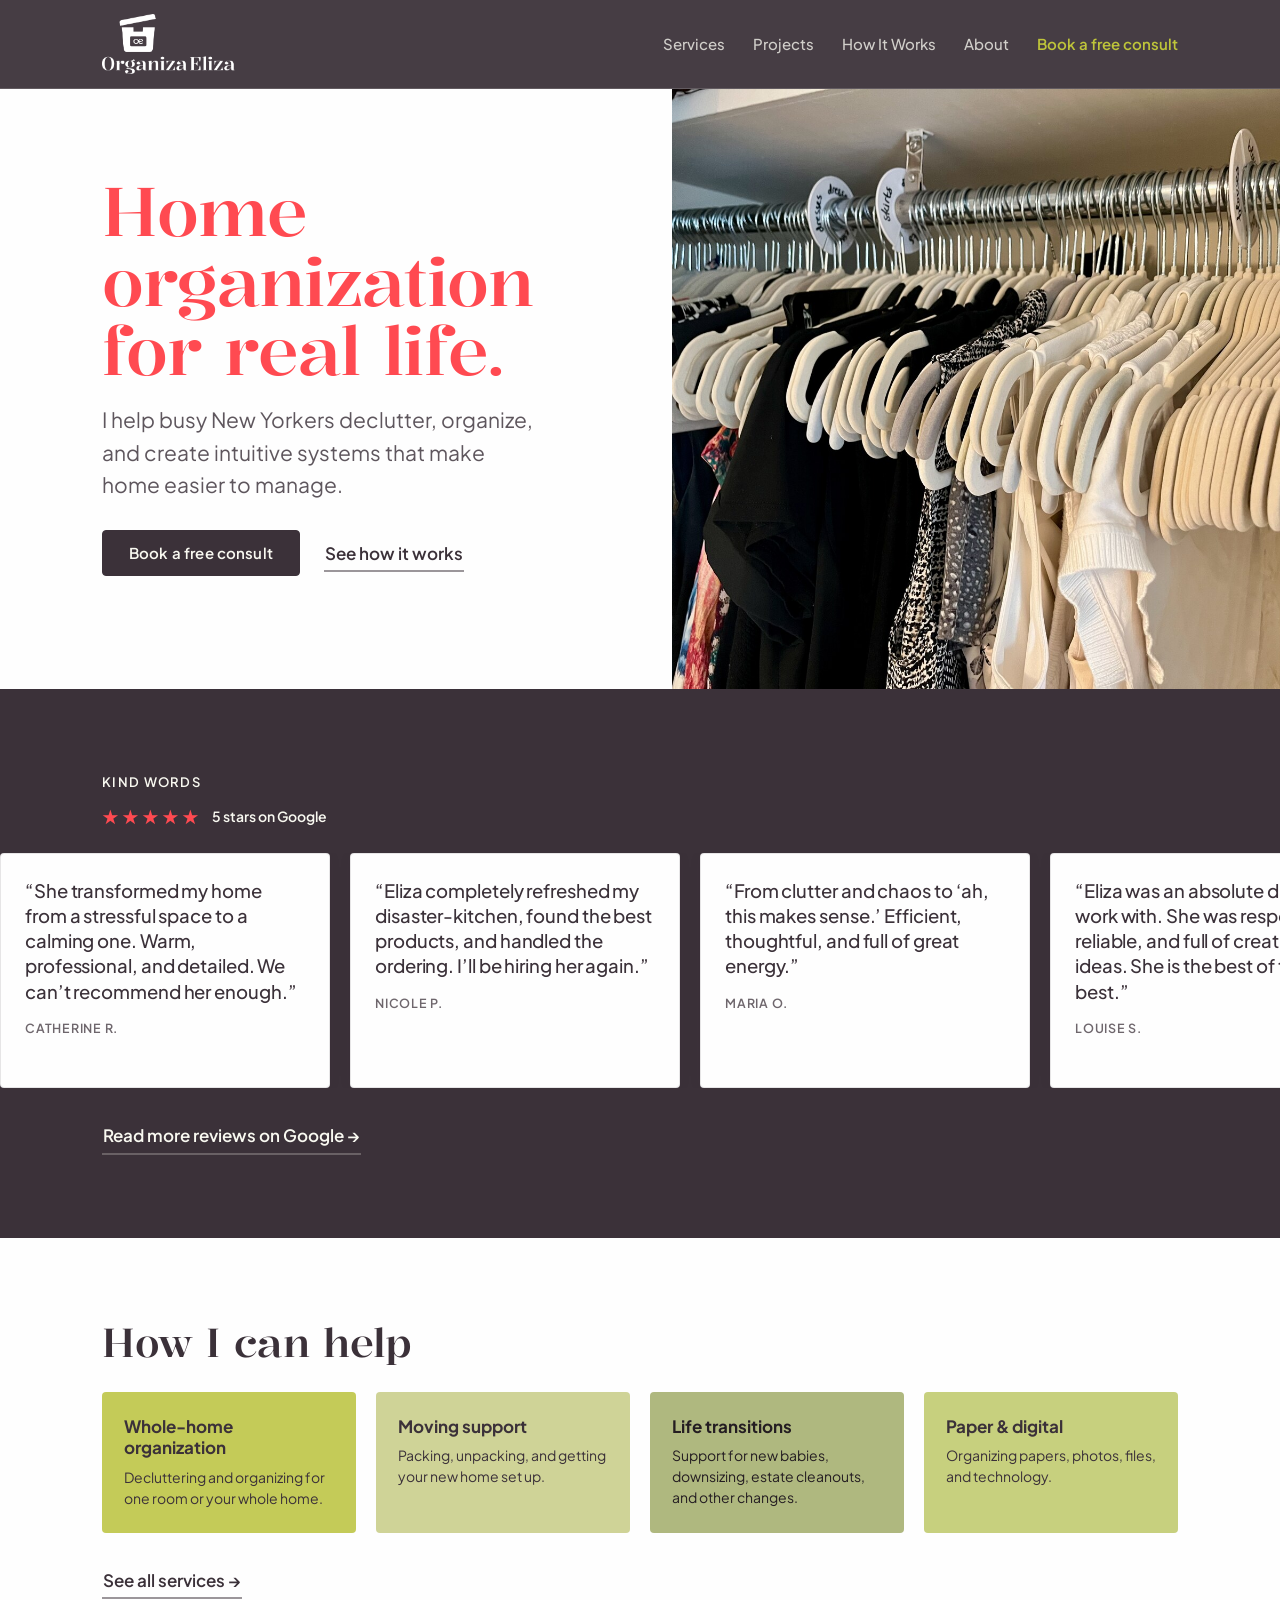
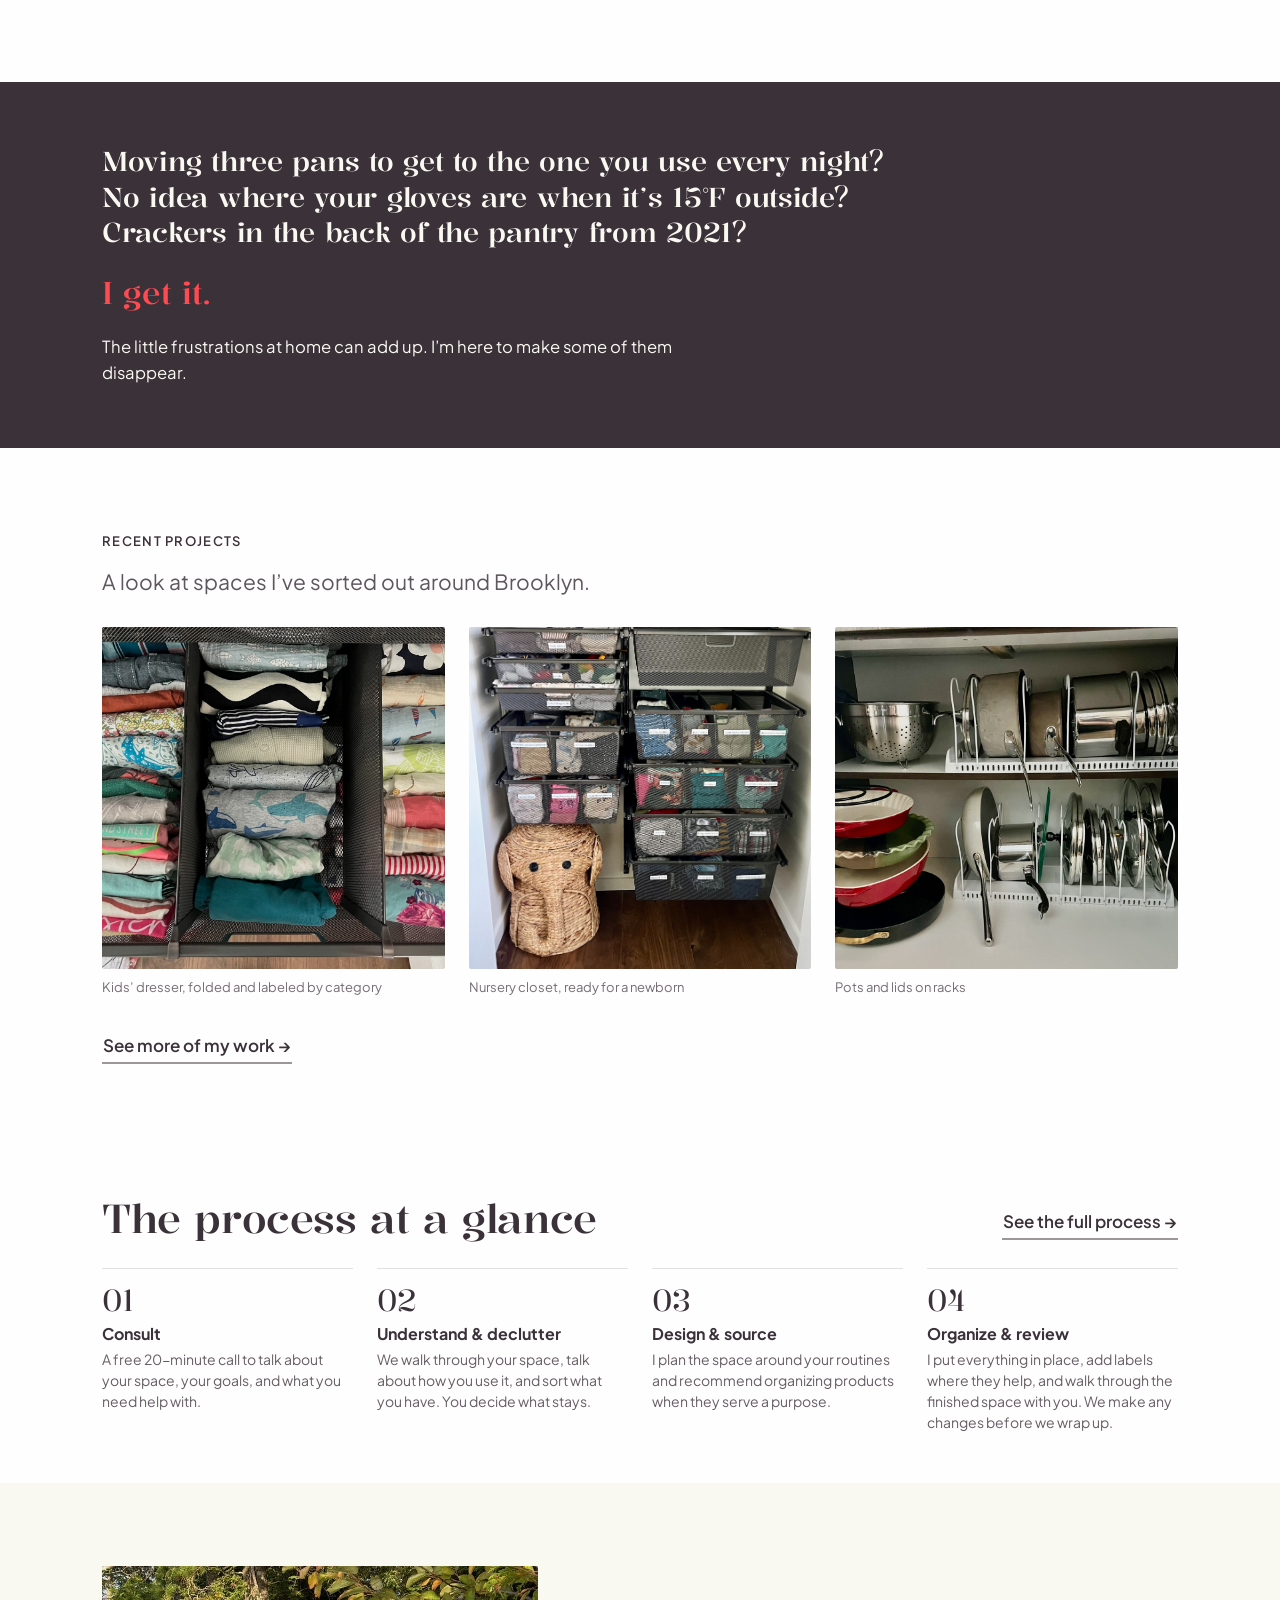
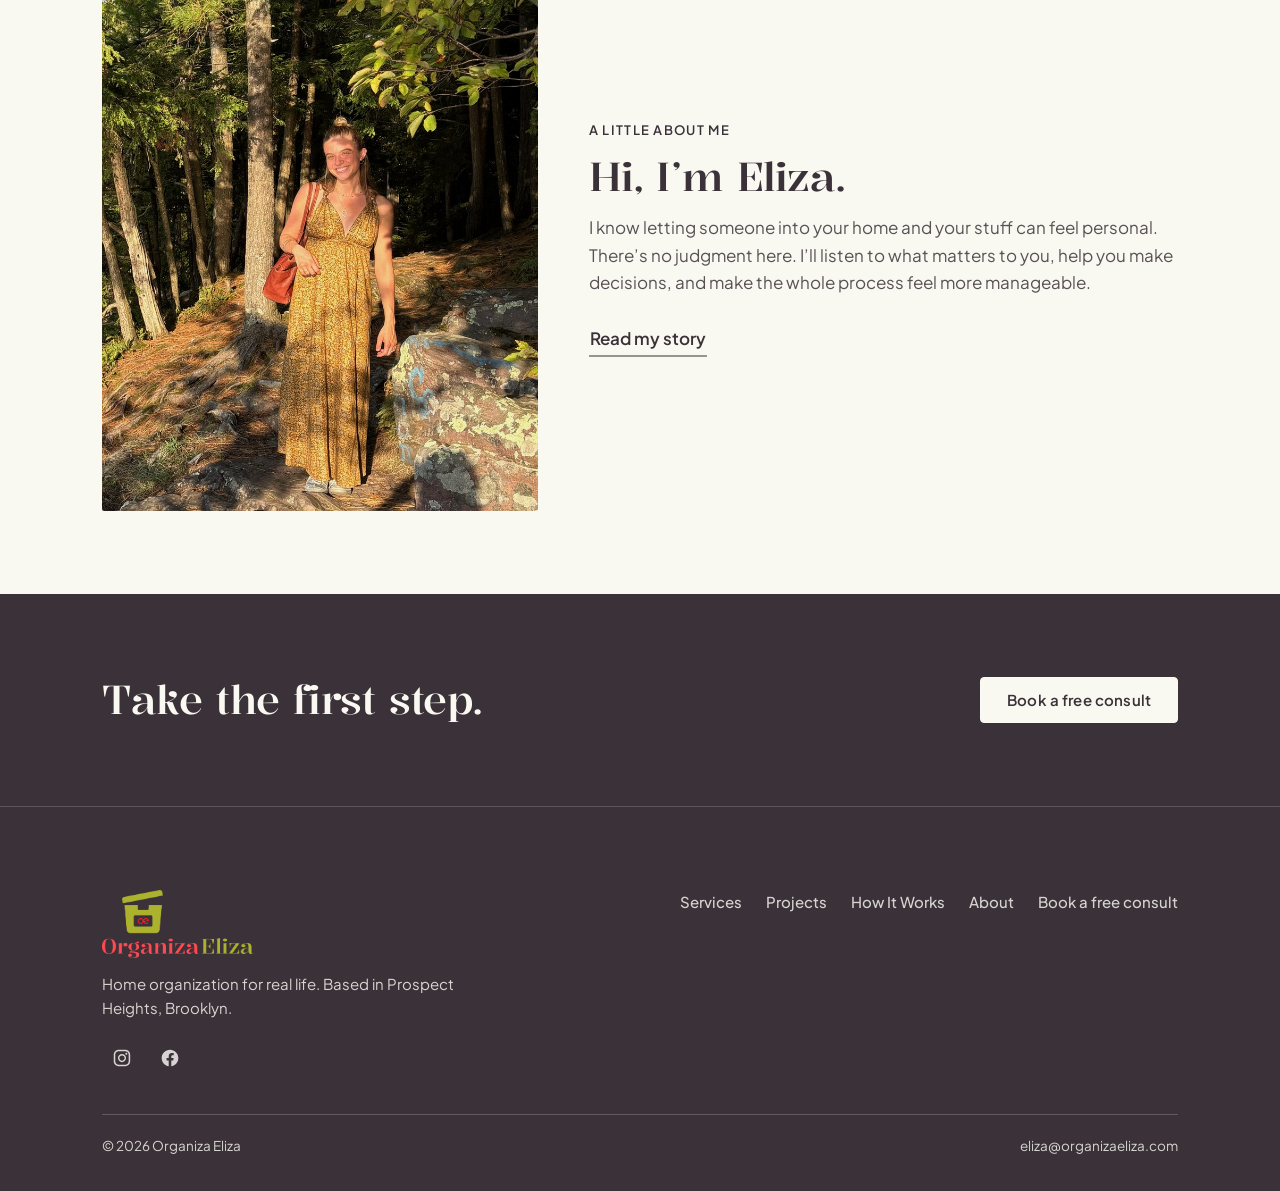
==== commit e15a8558: "Add files via upload" ====
--- a/index.html
+++ b/index.html
@@ -20,15 +20,15 @@
   --plum:#3b3139;                     /* PRIMARY dark: nav, footer, bands, headings, body */
   --plum-2:#2c242a;                   /* darker plum, hovers */
   --forest:#2f4739;                   /* alternate dark, available - unused by default */
-  --red:#ff4a51;                      /* accent: underlines, .h1 display, emphasis */
-  --pea:#bfc53a;                      /* FILL ONLY - fails contrast as text on light */
+  --red:#ff4a51; --red-text:#d63038;                      /* accent: underlines, .h1 display, emphasis */
+  --pea:#bfc53a; --card-1:#c4cb58; --card-2:#cfd397; --card-3:#afb87f; --card-4:#c7d07e; --ink-strong:#241d22;                      /* FILL ONLY - fails contrast as text on light */
   --ink:#3b3139;                      /* body text (same as plum) */
   --muted:rgba(59,49,57,0.70);        /* secondary text - 0.70 min to stay AA on white */
   --rule:rgba(59,49,57,0.14);
   --on-dark:#f9f9f1;                  /* text on plum/forest */
   --on-dark-soft:rgba(249,249,241,0.82);
   --slate:#6878A0;                    /* focus ring on light bg only - not a brand color */
-  --nav-logo-h:clamp(32px,4.2vw,42px); --nav-bar-h:clamp(64px,7.5vw,88px); --footer-logo-h:clamp(56px,7vw,68px);
+  --nav-logo-h:clamp(48px,4.7vw,60px); --nav-bar-h:clamp(72px,7.5vw,88px); --footer-logo-h:clamp(56px,7vw,68px);
   /* type tokens */
   --font:'Plus Jakarta Sans','Helvetica Neue',Helvetica,Arial,sans-serif;
   --display:'Kalnia',Georgia,'Times New Roman',serif;
@@ -152,7 +152,7 @@
 .site-footer .social a:hover{color:var(--white);background:rgba(249,249,241,0.12)}
 .about-contact{margin-top:18px;font-size:15px;color:var(--muted)}
 .about-contact a{color:var(--plum);font-weight:600;border-bottom:2px solid rgba(59,49,57,0.35)}
-.about-contact a:hover{border-bottom-color:var(--red);color:var(--red)}
+.about-contact a:hover{border-bottom-color:var(--red-text);color:var(--red-text)}
 .foot-bottom{display:flex;justify-content:space-between;gap:16px;flex-wrap:wrap;margin-top:36px;padding-top:20px;
   border-top:1px solid rgba(249,249,241,0.2);font-size:13.5px;color:var(--on-dark-soft)}
 
@@ -169,6 +169,11 @@
 /* ---- home services cards ---- */
 .cards4{display:grid;grid-template-columns:repeat(4,1fr);gap:20px}
 .cards4 .card{background:var(--pea);border-radius:4px;padding:24px 22px}
+.cards4 .card:nth-child(1){background:var(--card-1)}
+.cards4 .card:nth-child(2){background:var(--card-2)}
+.cards4 .card:nth-child(3){background:var(--card-3)}
+.cards4 .card:nth-child(4){background:var(--card-4)}
+.cards4 .card:nth-child(3) h3,.cards4 .card:nth-child(3) p{color:var(--ink-strong)}
 .cards4 .card h3{color:var(--ink);font-family:var(--font);font-weight:700;font-size:17px;line-height:1.25;margin-bottom:8px}
 .cards4 .card p{font-size:14px;line-height:1.5;color:var(--ink)}
 @media(max-width:820px){.cards4{grid-template-columns:1fr 1fr}}
@@ -263,9 +268,9 @@
 .scard{background:var(--cream);border-radius:4px;padding:clamp(24px,3vw,34px)}
 .scard .scard-title{font-family:var(--display);color:var(--plum);font-weight:500;
   font-size:clamp(22px,2.2vw,26px);line-height:1.15;margin-bottom:10px}
-.scard p{color:rgba(59,49,57,0.82);font-size:16px;line-height:1.55}
+.scard p{color:var(--ink);font-size:16px;line-height:1.55}
 .roomcols{columns:2;column-gap:30px;margin-top:16px}
-.roomcols li{list-style:none;font-size:15px;line-height:1.5;padding:3px 0 3px 16px;position:relative;break-inside:avoid;color:rgba(59,49,57,0.82)}
+.roomcols li{list-style:none;font-size:15px;line-height:1.5;padding:3px 0 3px 16px;position:relative;break-inside:avoid;color:var(--ink)}
 .roomcols li::before{content:"";position:absolute;left:0;top:13px;width:7px;height:2px;background:var(--plum)}
 .rate-note{margin-top:36px;max-width:64ch;padding-top:22px;border-top:1px solid var(--rule);
   font-size:15px;line-height:1.6;color:var(--muted)}
@@ -340,7 +345,7 @@
 </head>
 <body><header class="site-header">
   <div class="wrap nav-in">
-    <a href="index.html" class="brand" aria-label="Organiza Eliza, home"><img class="logo-lockup" src="logo-nav.png" width="3800" height="820" alt="" loading="eager"></a>
+    <a href="index.html" class="brand" aria-label="Organiza Eliza, home"><img class="logo-lockup" src="logo-white.png" width="1753" height="789" alt="" loading="eager"></a>
     <button class="nav-toggle" id="navToggle" aria-label="Menu" aria-expanded="false" aria-controls="navMenu">&#9776;</button>
     <nav class="nav" id="navMenu" aria-label="Primary"><a href="services.html">Services</a><a href="gallery.html">Projects</a><a href="how-it-works.html">How It Works</a><a href="about.html">About</a><a href="schedule.html" class="book">Book a free consult</a></nav>
   </div>
--- a/theme.css
+++ b/theme.css
@@ -39,7 +39,38 @@
   --forest:  #2f4739;   /* alternate dark — declared, not used by default.
                            Swap --plum to this value to retone the site. */
   --red:     #ff4a51;   /* accent: .h1 display, underlines, emphasis */
+
+  /* Red for SMALL red text on LIGHT backgrounds. --red above is only
+     3.28 on white — fine for the .h1 (42px+), the 2px nav underline
+     and icon hovers (graphics need 3.0), but short of the 4.5 that
+     15px text requires. Currently used only by the About contact
+     link hover. Do NOT use on the plum nav or band — a darker red on
+     a dark background goes the wrong way; keep --red there.        */
+  --red-text: #d63038;
   --pea:     #bfc53a;   /* fills, icons, and text on dark ONLY */
+
+  /* Service card fills (index + services). Same service = same color
+     on both pages, assigned by card order:
+       1 Whole-home organization   2 Moving support
+       3 Life transitions          4 Paper & digital
+     These are LIGHT on purpose. Card text is solid --ink; measured
+     contrast is 7.14 / 7.97 / 7.84 / 7.57, all passing AA.
+     WARNING: white text does NOT work on these — they are far too
+     light (1.6-2.3). And darkening them enough for white text makes
+     all four collapse into near-identical olives, because this
+     palette varies by lightness, not hue. Keep dark text here.     */
+  --card-1:  #c4cb58;   /* chartreuse */
+  --card-2:  #cfd397;   /* pale sage */
+  --card-3:  #afb87f;   /* muted olive-sage */
+  --card-4:  #c7d07e;   /* pale yellow-green */
+
+  /* Card 3 (Life transitions) is the most desaturated green in the
+     set, so plum on it reads muddy. This darker ink lifts it from
+     5.93 to 7.84, in line with the other three cards.
+     NOTE: darkening the CARD instead would backfire — it is already
+     mid-tone, so a darker green closes the gap to the text
+     (5.51 -> 4.65 -> 3.89). Change the ink, not the fill.         */
+  --ink-strong: #241d22;
   --ink:     #3b3139;   /* body text (same value as plum) */
 
   /* Secondary text. Kept at 0.70 minimum on purpose: plum is a
@@ -82,7 +113,7 @@
   --edge:    calc(max((100vw - 1180px)/2, 0px) + var(--pad));
 
   /* Logo sizing.
-       nav    = logo-nav.png   horizontal lockup, aspect 4.63
+       nav    = logo-white.png stacked lockup,    aspect 2.22
        footer = logo-color.png stacked lockup,    aspect 2.22
      The two differ because a wide lockup needs less height to
      stay legible than a stacked one does.
@@ -92,10 +123,11 @@
      --nav-bar-h and the logo keeps its size. The bar will still
      grow if the logo ever exceeds it.
 
-     Desktop lands at 42px logo in an 88px bar (23px clearance).
-     Both clamps scale down on phones — 32px logo, 64px bar.     */
-  --nav-logo-h:    clamp(32px,4.2vw,42px);
-  --nav-bar-h:     clamp(64px,7.5vw,88px);
+     Desktop lands at 60px logo in an 88px bar (14px clearance).
+     Phones get 48px logo in a 72px bar. The stacked lockup needs
+     more height than the old horizontal one to stay legible.    */
+  --nav-logo-h:    clamp(48px,4.7vw,60px);
+  --nav-bar-h:     clamp(72px,7.5vw,88px);
   --footer-logo-h: clamp(56px,7vw,68px);
 
   /* ---------- TEXT WIDTHS ---------- */
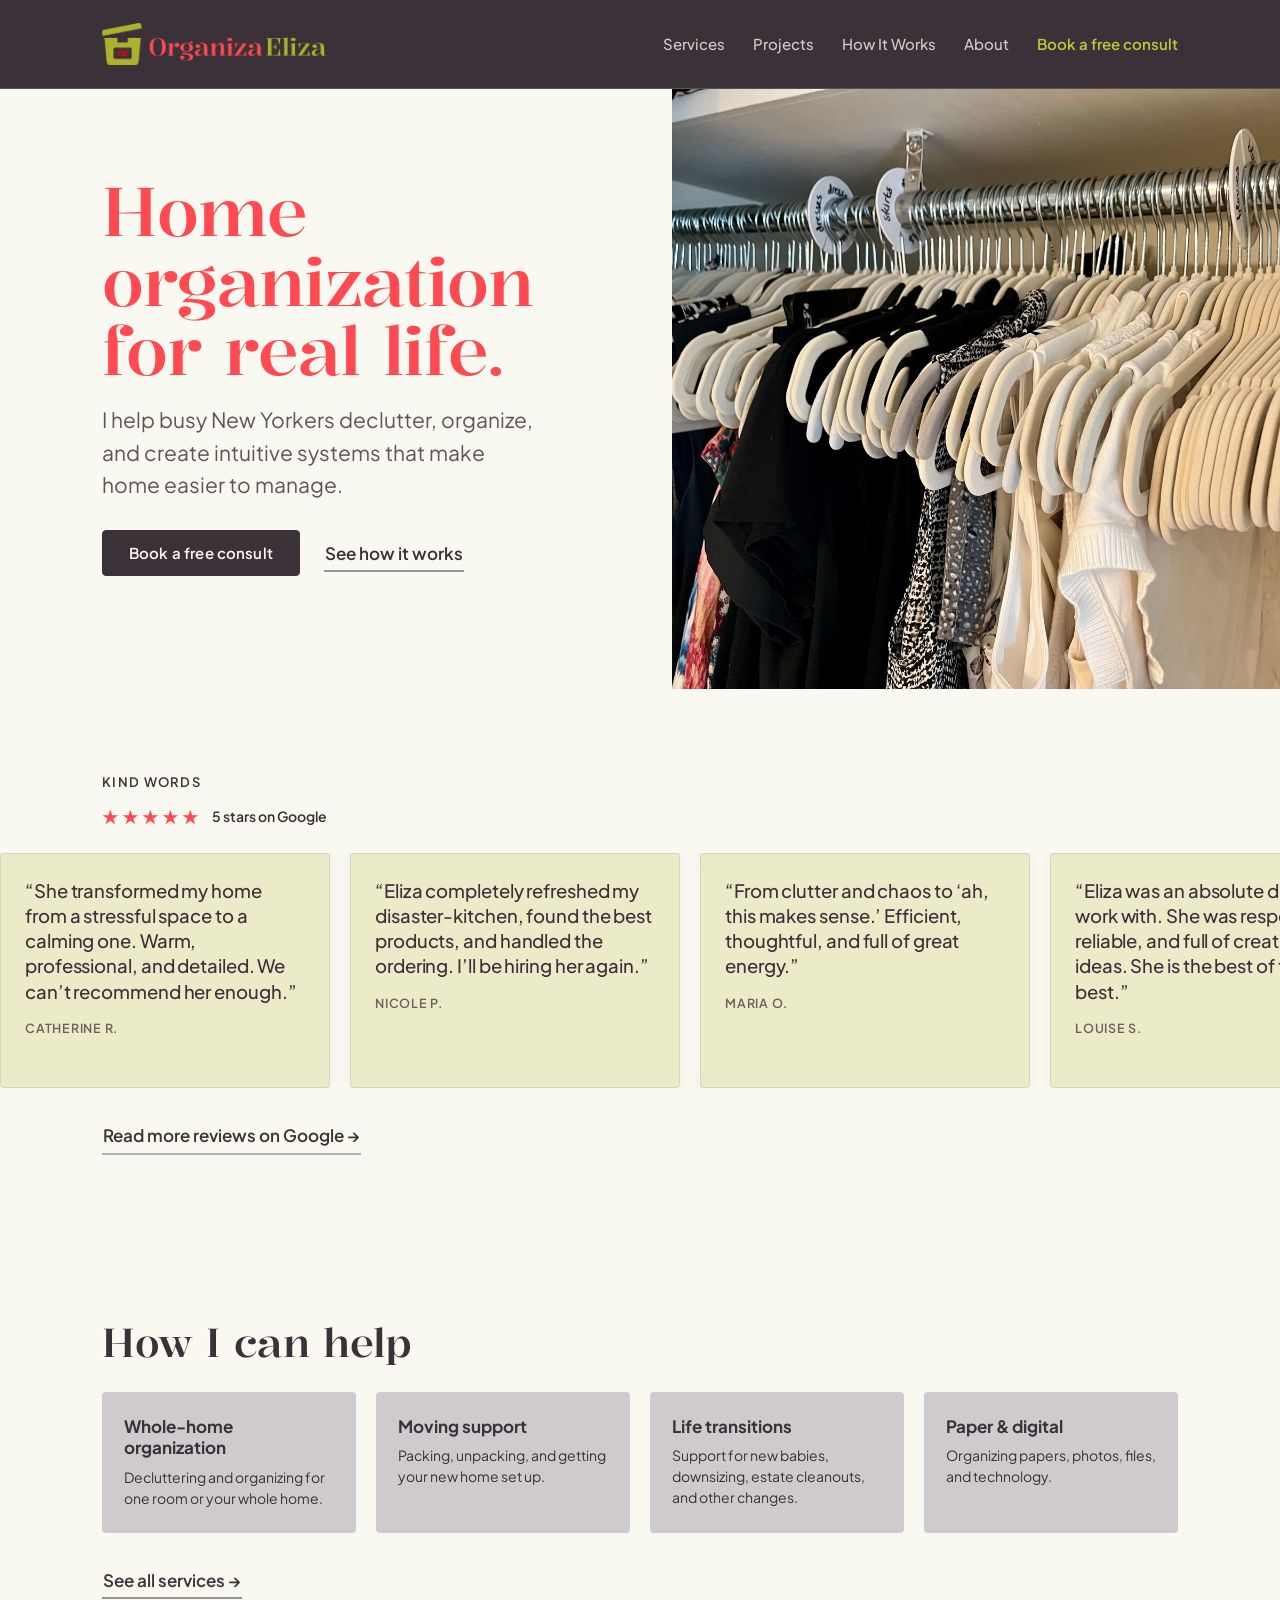
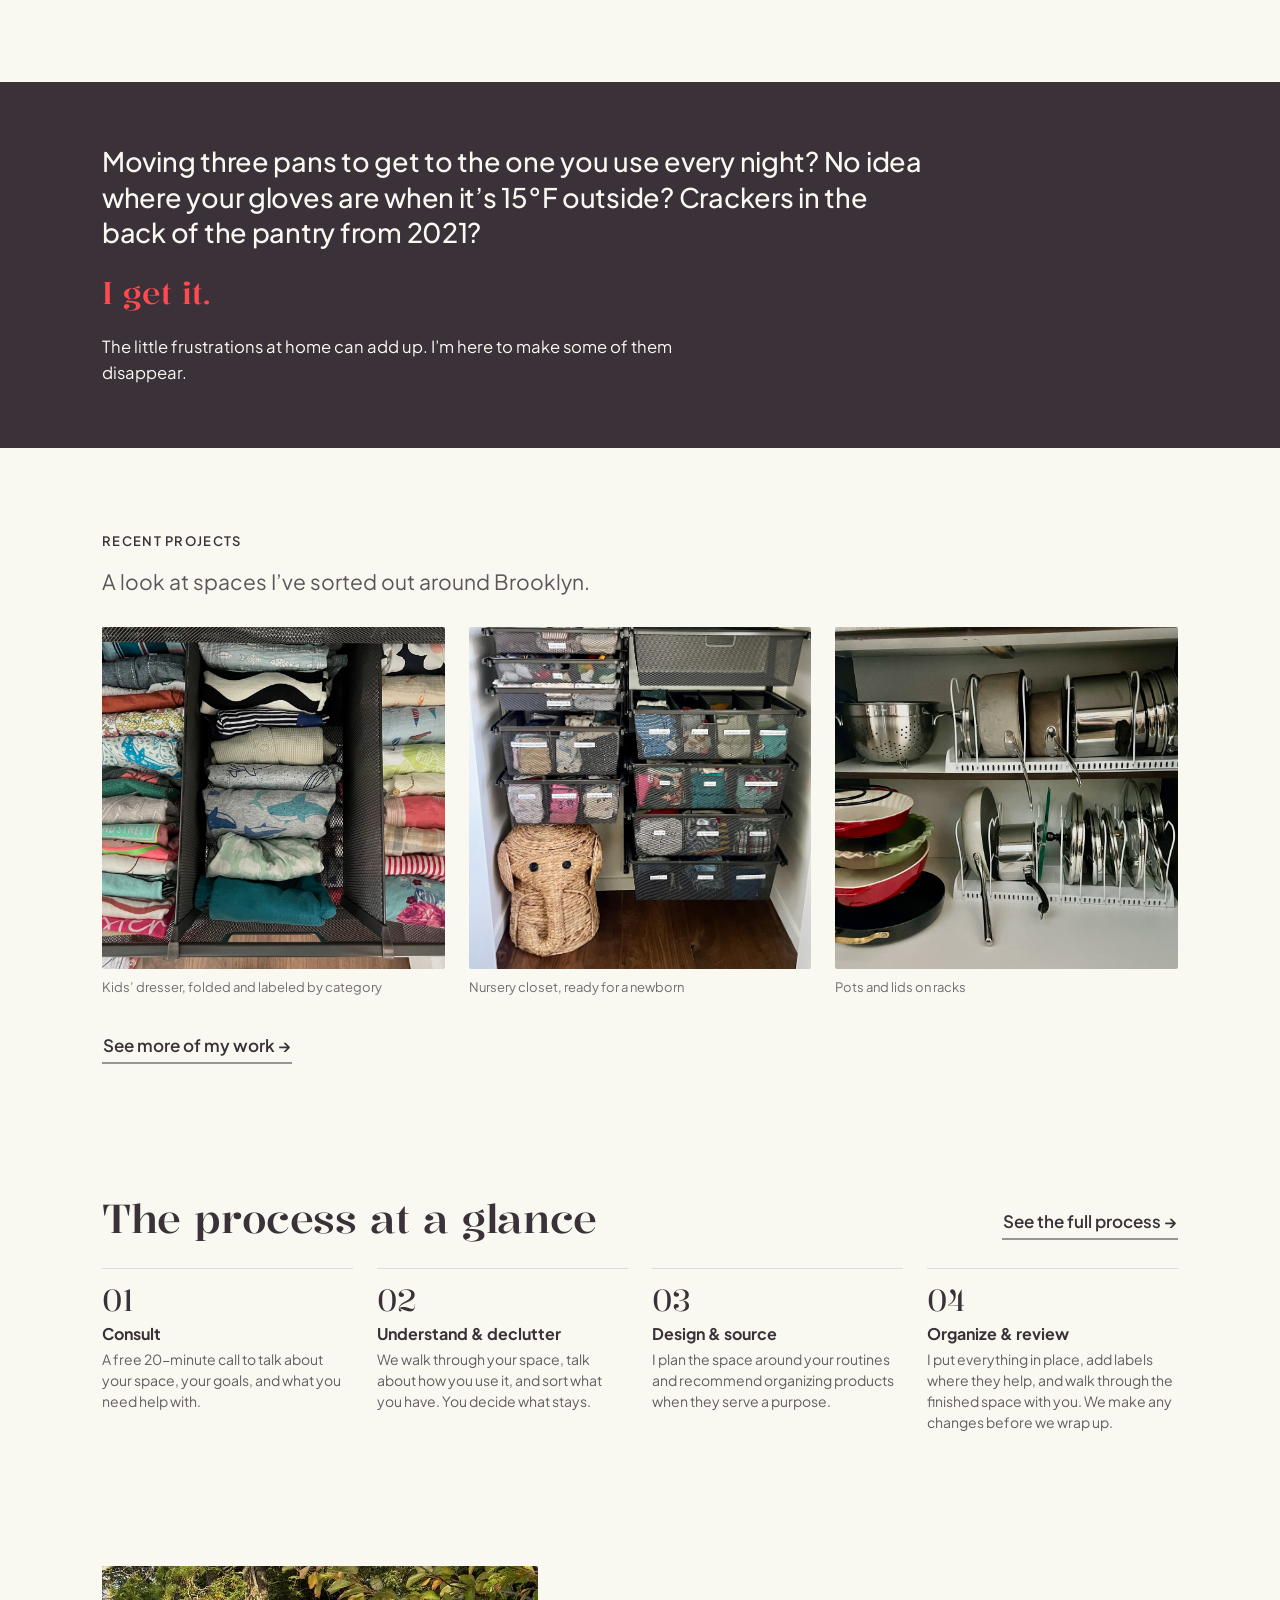
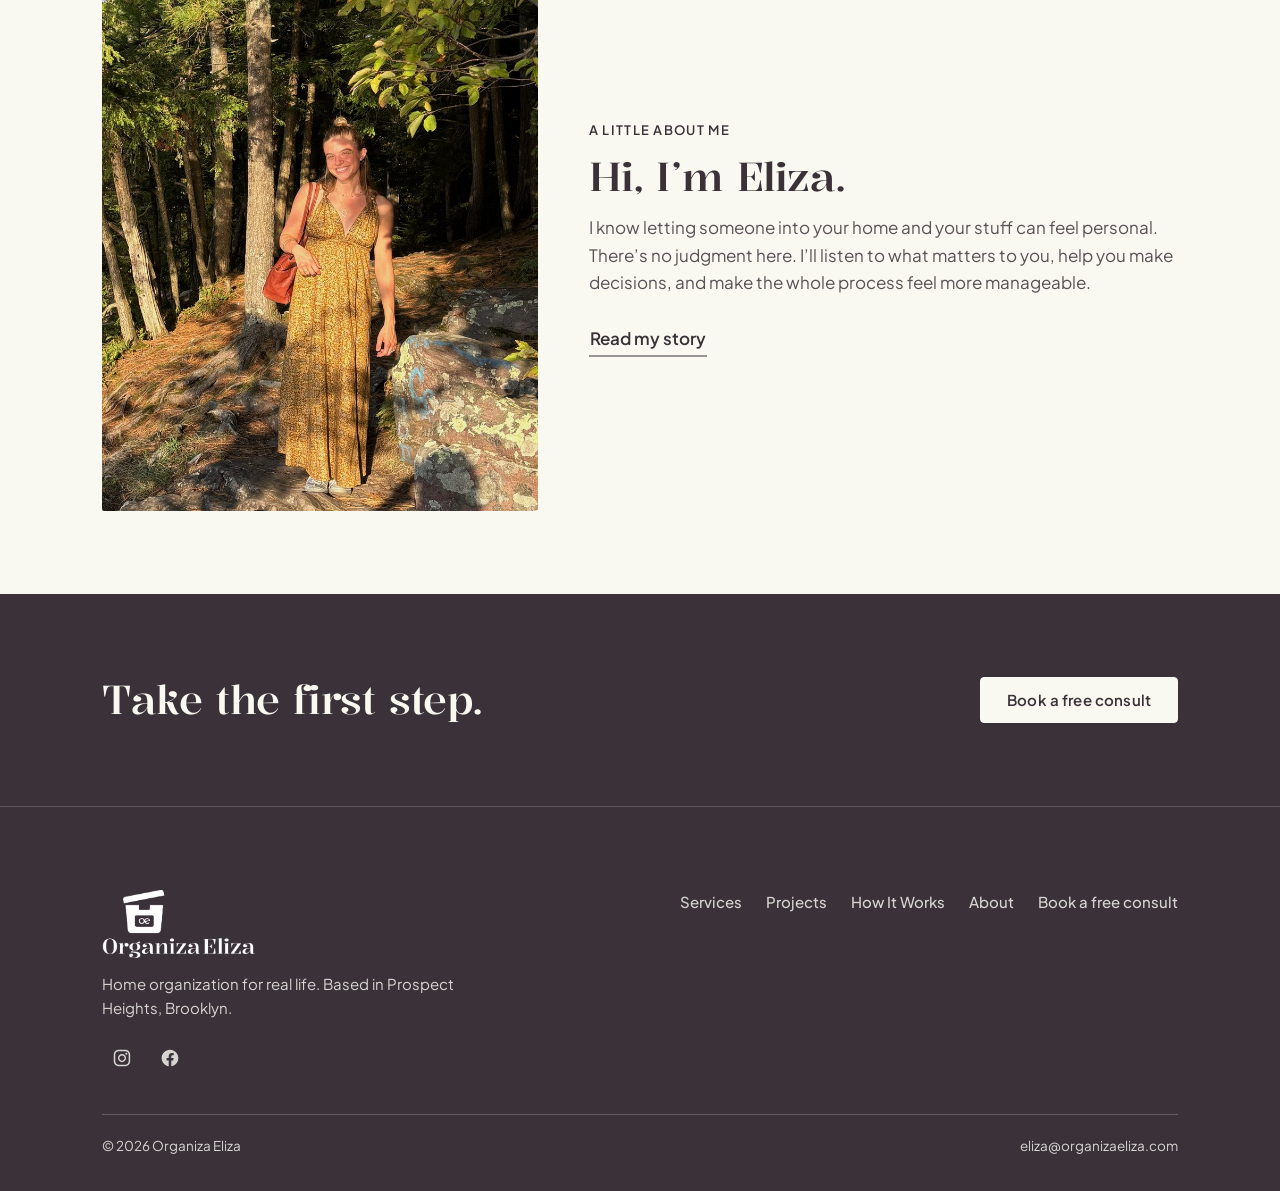
==== commit c30441f3: "Add files via upload" ====
--- a/index.html
+++ b/index.html
@@ -21,14 +21,14 @@
   --plum-2:#2c242a;                   /* darker plum, hovers */
   --forest:#2f4739;                   /* alternate dark, available - unused by default */
   --red:#ff4a51; --red-text:#d63038;                      /* accent: underlines, .h1 display, emphasis */
-  --pea:#bfc53a; --card-1:#c4cb58; --card-2:#cfd397; --card-3:#afb87f; --card-4:#c7d07e; --ink-strong:#241d22;                      /* FILL ONLY - fails contrast as text on light */
+  --pea:#bfc53a; --card-fill:#cfcace; --tcard-fill:#ebebc9;                      /* FILL ONLY - fails contrast as text on light */
   --ink:#3b3139;                      /* body text (same as plum) */
   --muted:rgba(59,49,57,0.70);        /* secondary text - 0.70 min to stay AA on white */
   --rule:rgba(59,49,57,0.14);
   --on-dark:#f9f9f1;                  /* text on plum/forest */
   --on-dark-soft:rgba(249,249,241,0.82);
   --slate:#6878A0;                    /* focus ring on light bg only - not a brand color */
-  --nav-logo-h:clamp(48px,4.7vw,60px); --nav-bar-h:clamp(72px,7.5vw,88px); --footer-logo-h:clamp(56px,7vw,68px);
+  --nav-logo-h:clamp(32px,4.2vw,42px); --nav-bar-h:clamp(64px,7.5vw,88px); --footer-logo-h:clamp(56px,7vw,68px);
   /* type tokens */
   --font:'Plus Jakarta Sans','Helvetica Neue',Helvetica,Arial,sans-serif;
   --display:'Kalnia',Georgia,'Times New Roman',serif;
@@ -41,7 +41,7 @@
   --w-lede:740px; --w-body:660px; --w-pov:920px;
 }
 html{scroll-behavior:smooth;-webkit-text-size-adjust:100%}
-body{background:var(--white);color:var(--ink);font-family:var(--font);font-weight:400;
+body{background:var(--cream);color:var(--ink);font-family:var(--font);font-weight:400;
   font-size:17px;line-height:1.6;-webkit-font-smoothing:antialiased}
 img{max-width:100%;display:block}
 a{color:inherit;text-decoration:none}
@@ -106,10 +106,10 @@
 .site-header a:focus-visible,.site-header button:focus-visible{outline-color:var(--cream)}
 
 /* header / nav */
-.site-header{position:sticky;top:0;z-index:60;background:rgba(59,49,57,0.94);
-  backdrop-filter:blur(8px);border-bottom:1px solid rgba(249,249,241,0.16);
+.site-header{position:sticky;top:0;z-index:60;background:var(--plum);
+  border-bottom:1px solid rgba(249,249,241,0.16);
   transition:box-shadow .25s ease,background-color .25s ease,border-color .25s ease}
-.site-header.scrolled{background:rgba(59,49,57,0.99);border-bottom-color:rgba(249,249,241,0.24);
+.site-header.scrolled{background:var(--plum);border-bottom-color:rgba(249,249,241,0.24);
   box-shadow:0 1px 12px rgba(20,16,19,0.28)}
 .nav-in{display:flex;align-items:center;justify-content:space-between;gap:20px;
   min-height:max(var(--nav-bar-h), calc(var(--nav-logo-h) + 20px));padding:10px var(--pad)}
@@ -168,12 +168,7 @@
 
 /* ---- home services cards ---- */
 .cards4{display:grid;grid-template-columns:repeat(4,1fr);gap:20px}
-.cards4 .card{background:var(--pea);border-radius:4px;padding:24px 22px}
-.cards4 .card:nth-child(1){background:var(--card-1)}
-.cards4 .card:nth-child(2){background:var(--card-2)}
-.cards4 .card:nth-child(3){background:var(--card-3)}
-.cards4 .card:nth-child(4){background:var(--card-4)}
-.cards4 .card:nth-child(3) h3,.cards4 .card:nth-child(3) p{color:var(--ink-strong)}
+.cards4 .card{background:var(--card-fill);border-radius:4px;padding:24px 22px}
 .cards4 .card h3{color:var(--ink);font-family:var(--font);font-weight:700;font-size:17px;line-height:1.25;margin-bottom:8px}
 .cards4 .card p{font-size:14px;line-height:1.5;color:var(--ink)}
 @media(max-width:820px){.cards4{grid-template-columns:1fr 1fr}}
@@ -181,7 +176,7 @@
 
 /* ---- POV ---- */
 .pov-sec{padding:clamp(40px,5vw,62px) 0}
-.pov-statement{font-family:var(--display);font-weight:500;color:var(--cream);
+.pov-statement{font-family:var(--font);font-weight:500;color:var(--cream);
   font-size:clamp(20px,2.2vw,27px);line-height:1.32;letter-spacing:-0.01em;max-width:820px}
 .pov-accent{font-family:var(--display);font-weight:500;color:var(--red);
   font-size:clamp(23px,2.5vw,31px);line-height:1.15;letter-spacing:-0.01em;margin:clamp(15px,2vw,24px) 0}
@@ -216,7 +211,7 @@
 .marquee-track{display:flex;width:max-content;animation:marquee 78s linear infinite;will-change:transform}
 .marquee:hover .marquee-track,.marquee:focus-within .marquee-track,.marquee:focus .marquee-track{animation-play-state:paused}
 @keyframes marquee{from{transform:translateX(0)}to{transform:translateX(-50%)}}
-.tcard{flex:0 0 330px;width:330px;margin-right:20px;background:var(--white);border:1px solid rgba(59,49,57,0.08);border-radius:4px;padding:24px}
+.tcard{flex:0 0 330px;width:330px;margin-right:20px;background:var(--tcard-fill);border:1px solid rgba(59,49,57,0.08);border-radius:4px;padding:24px}
 .tcard blockquote{font-family:var(--font);font-weight:500;color:var(--ink);font-size:18.5px;line-height:1.36;letter-spacing:-0.005em}
 .tcard .who{margin-top:14px;font-family:var(--font);font-size:12.5px;font-weight:600;letter-spacing:.06em;text-transform:uppercase;color:rgba(59,49,57,0.74)}
 .marquee:focus-visible{outline:2px solid var(--slate);outline-offset:2px}
@@ -265,7 +260,7 @@
 
 /* ---- services page cards ---- */
 .svc-cards{display:grid;grid-template-columns:1fr 1fr;gap:22px;align-items:start}
-.scard{background:var(--cream);border-radius:4px;padding:clamp(24px,3vw,34px)}
+.scard{background:var(--card-fill);border-radius:4px;padding:clamp(24px,3vw,34px)}
 .scard .scard-title{font-family:var(--display);color:var(--plum);font-weight:500;
   font-size:clamp(22px,2.2vw,26px);line-height:1.15;margin-bottom:10px}
 .scard p{color:var(--ink);font-size:16px;line-height:1.55}
@@ -339,13 +334,13 @@
   *,*::before,*::after{animation-duration:0.01ms!important;transition-duration:0.01ms!important}
 }
 </style>
-<style>.testi-whisper{background:var(--plum)}.testi-whisper .tcard{border-color:rgba(59,49,57,0.12);box-shadow:0 1px 14px rgba(59,49,57,0.05)}</style><style>.about-warm{background:var(--cream)}</style>
+<style>.testi-whisper{background:var(--cream)}.testi-whisper .tcard{border-color:rgba(59,49,57,0.12);box-shadow:0 1px 14px rgba(59,49,57,0.05)}</style><style>.about-warm{background:var(--cream)}</style>
 <!-- theme tokens: loaded last so it overrides the inline fallback above -->
 <link rel="stylesheet" href="theme.css">
 </head>
 <body><header class="site-header">
   <div class="wrap nav-in">
-    <a href="index.html" class="brand" aria-label="Organiza Eliza, home"><img class="logo-lockup" src="logo-white.png" width="1753" height="789" alt="" loading="eager"></a>
+    <a href="index.html" class="brand" aria-label="Organiza Eliza, home"><img class="logo-lockup" src="logo-color-horiz-web.png" width="3824" height="717" alt="" loading="eager"></a>
     <button class="nav-toggle" id="navToggle" aria-label="Menu" aria-expanded="false" aria-controls="navMenu">&#9776;</button>
     <nav class="nav" id="navMenu" aria-label="Primary"><a href="services.html">Services</a><a href="gallery.html">Projects</a><a href="how-it-works.html">How It Works</a><a href="about.html">About</a><a href="schedule.html" class="book">Book a free consult</a></nav>
   </div>
@@ -367,11 +362,11 @@
 
 <!-- TESTIMONIALS -->
 <section class="sec testi-whisper">
-  <div class="wrap"><p class="kicker" style="color:var(--on-dark);margin-bottom:8px">Kind words</p><p style="margin:0 0 4px;display:flex;align-items:center;gap:10px;font-size:14px"><span style="color:var(--red);font-size:19px;letter-spacing:3px" aria-hidden="true">&#9733;&#9733;&#9733;&#9733;&#9733;</span><span style="font-weight:600;color:var(--on-dark)">5 stars on Google</span></p></div>
+  <div class="wrap"><p class="kicker" style="color:var(--plum);margin-bottom:8px">Kind words</p><p style="margin:0 0 4px;display:flex;align-items:center;gap:10px;font-size:14px"><span style="color:var(--red);font-size:19px;letter-spacing:3px" aria-hidden="true">&#9733;&#9733;&#9733;&#9733;&#9733;</span><span style="font-weight:600;color:var(--plum)">5 stars on Google</span></p></div>
   <div class="marquee" tabindex="0" role="group" aria-label="What clients say. Scrolls automatically; hover or focus to pause.">
     <div class="marquee-track" aria-hidden="false"><figure class="tcard"><blockquote>&ldquo;She transformed my home from a stressful space to a calming one. Warm, professional, and detailed. We can&rsquo;t recommend her enough.&rdquo;</blockquote><figcaption class="who">Catherine R.</figcaption></figure><figure class="tcard"><blockquote>&ldquo;Eliza completely refreshed my disaster-kitchen, found the best products, and handled the ordering. I&rsquo;ll be hiring her again.&rdquo;</blockquote><figcaption class="who">Nicole P.</figcaption></figure><figure class="tcard"><blockquote>&ldquo;From clutter and chaos to &lsquo;ah, this makes sense.&rsquo; Efficient, thoughtful, and full of great energy.&rdquo;</blockquote><figcaption class="who">Maria O.</figcaption></figure><figure class="tcard"><blockquote>&ldquo;Eliza was an absolute dream to work with. She was responsive, reliable, and full of creative ideas. She is the best of the best.&rdquo;</blockquote><figcaption class="who">Louise S.</figcaption></figure><figure class="tcard"><blockquote>&ldquo;She thoughtfully decluttered and organized the space for my listing. What felt overwhelming became manageable and streamlined. My sellers were absolutely blown away.&rdquo;</blockquote><figcaption class="who">Laura H.</figcaption></figure><figure class="tcard"><blockquote>&ldquo;Eliza helped me get so much of my apartment organized and sorted. She has unlimited buckets of joy and energy. Exactly the person I needed.&rdquo;</blockquote><figcaption class="who">Bijal M.</figcaption></figure><figure class="tcard"><blockquote>&ldquo;Eliza undertook a difficult unpacking project with efficiency and zeal, even producing an artful wall of books from more than 35 cartons.&rdquo;</blockquote><figcaption class="who">Karen S.</figcaption></figure><figure class="tcard"><blockquote>&ldquo;She organized our closets, bathrooms, kitchen, and baby play area, designing it all to be easy to maintain. Our apartment is now so peaceful and organized.&rdquo;</blockquote><figcaption class="who">Erika H.</figcaption></figure><figure class="tcard"><blockquote>&ldquo;Eliza organized my basement and my tools. Everything is well labeled and I can actually find what I&rsquo;m looking for.&rdquo;</blockquote><figcaption class="who">Howard H.</figcaption></figure><figure class="tcard"><blockquote>&ldquo;Extremely professional, patient, and great to work with. I wholeheartedly recommend her to anyone looking for a professional organizer.&rdquo;</blockquote><figcaption class="who">Jaime C.</figcaption></figure><figure class="tcard"><blockquote>&ldquo;Eliza came in with a friendly, welcoming personality, ready to tackle my chaotic apartment. Wonderful work and true professionalism!&rdquo;</blockquote><figcaption class="who">Lindsay C.</figcaption></figure><figure class="tcard"><blockquote>&ldquo;She transformed my home from a stressful space to a calming one. Warm, professional, and detailed. We can&rsquo;t recommend her enough.&rdquo;</blockquote><figcaption class="who">Catherine R.</figcaption></figure><figure class="tcard"><blockquote>&ldquo;Eliza completely refreshed my disaster-kitchen, found the best products, and handled the ordering. I&rsquo;ll be hiring her again.&rdquo;</blockquote><figcaption class="who">Nicole P.</figcaption></figure><figure class="tcard"><blockquote>&ldquo;From clutter and chaos to &lsquo;ah, this makes sense.&rsquo; Efficient, thoughtful, and full of great energy.&rdquo;</blockquote><figcaption class="who">Maria O.</figcaption></figure><figure class="tcard"><blockquote>&ldquo;Eliza was an absolute dream to work with. She was responsive, reliable, and full of creative ideas. She is the best of the best.&rdquo;</blockquote><figcaption class="who">Louise S.</figcaption></figure><figure class="tcard"><blockquote>&ldquo;She thoughtfully decluttered and organized the space for my listing. What felt overwhelming became manageable and streamlined. My sellers were absolutely blown away.&rdquo;</blockquote><figcaption class="who">Laura H.</figcaption></figure><figure class="tcard"><blockquote>&ldquo;Eliza helped me get so much of my apartment organized and sorted. She has unlimited buckets of joy and energy. Exactly the person I needed.&rdquo;</blockquote><figcaption class="who">Bijal M.</figcaption></figure><figure class="tcard"><blockquote>&ldquo;Eliza undertook a difficult unpacking project with efficiency and zeal, even producing an artful wall of books from more than 35 cartons.&rdquo;</blockquote><figcaption class="who">Karen S.</figcaption></figure><figure class="tcard"><blockquote>&ldquo;She organized our closets, bathrooms, kitchen, and baby play area, designing it all to be easy to maintain. Our apartment is now so peaceful and organized.&rdquo;</blockquote><figcaption class="who">Erika H.</figcaption></figure><figure class="tcard"><blockquote>&ldquo;Eliza organized my basement and my tools. Everything is well labeled and I can actually find what I&rsquo;m looking for.&rdquo;</blockquote><figcaption class="who">Howard H.</figcaption></figure><figure class="tcard"><blockquote>&ldquo;Extremely professional, patient, and great to work with. I wholeheartedly recommend her to anyone looking for a professional organizer.&rdquo;</blockquote><figcaption class="who">Jaime C.</figcaption></figure><figure class="tcard"><blockquote>&ldquo;Eliza came in with a friendly, welcoming personality, ready to tackle my chaotic apartment. Wonderful work and true professionalism!&rdquo;</blockquote><figcaption class="who">Lindsay C.</figcaption></figure></div>
   </div>
-  <div class="wrap"><p class="more"><a class="arrow" style="color:var(--on-dark);border-bottom: 2px solid rgba(249, 249, 241, 0.24)" href="https://share.google/JZCaOpw0HDZD8KlDp" target="_blank" rel="noopener">Read more reviews on Google &rarr;</a></p></div>
+  <div class="wrap"><p class="more"><a class="arrow" style="color:var(--plum);border-bottom: 2px solid rgba(59, 49, 57, 0.35)" href="https://share.google/JZCaOpw0HDZD8KlDp" target="_blank" rel="noopener">Read more reviews on Google &rarr;</a></p></div>
 </section>
 
 <!-- HOW I CAN HELP -->
@@ -452,7 +447,7 @@
   <div class="wrap">
     <div class="foot-top">
       <div>
-        <div class="foot-brand"><img class="foot-logo" src="logo-color.png" alt="Organiza Eliza" width="1753" height="789"></div>
+        <div class="foot-brand"><img class="foot-logo" src="logo-white.png" alt="Organiza Eliza" width="1919" height="855"></div>
         <p class="foot-tag">Home organization for real life. Based in Prospect Heights, Brooklyn.</p>
         <ul class="social"><li><a class="ig" href="https://www.instagram.com/organiza.eliza/" target="_blank" rel="noopener noreferrer" aria-label="Organiza Eliza on Instagram (opens in a new tab)"><svg viewBox="0 0 32 32" fill="currentColor" aria-hidden="true" focusable="false"><path d="M22.3,8.4c-0.8,0-1.4,0.6-1.4,1.4c0,0.8,0.6,1.4,1.4,1.4c0.8,0,1.4-0.6,1.4-1.4C23.7,9,23.1,8.4,22.3,8.4z"/><path d="M16,10.2c-3.3,0-5.9,2.7-5.9,5.9s2.7,5.9,5.9,5.9s5.9-2.7,5.9-5.9S19.3,10.2,16,10.2z M16,19.9c-2.1,0-3.8-1.7-3.8-3.8c0-2.1,1.7-3.8,3.8-3.8c2.1,0,3.8,1.7,3.8,3.8C19.8,18.2,18.1,19.9,16,19.9z"/><path d="M20.8,4h-9.5C7.2,4,4,7.2,4,11.2v9.5c0,4,3.2,7.2,7.2,7.2h9.5c4,0,7.2-3.2,7.2-7.2v-9.5C28,7.2,24.8,4,20.8,4z M25.7,20.8c0,2.7-2.2,5-5,5h-9.5c-2.7,0-5-2.2-5-5v-9.5c0-2.7,2.2-5,5-5h9.5c2.7,0,5,2.2,5,5V20.8z"/></svg></a></li><li><a class="fb" href="https://www.facebook.com/profile.php?id=61586166171385" target="_blank" rel="noopener noreferrer" aria-label="Organiza Eliza on Facebook (opens in a new tab)"><svg viewBox="0 0 24 24" fill="currentColor" aria-hidden="true" focusable="false"><path d="M12 2.03998C6.5 2.03998 2 6.52998 2 12.06C2 17.06 5.66 21.21 10.44 21.96V14.96H7.9V12.06H10.44V9.84998C10.44 7.33998 11.93 5.95998 14.22 5.95998C15.31 5.95998 16.45 6.14998 16.45 6.14998V8.61998H15.19C13.95 8.61998 13.56 9.38998 13.56 10.18V12.06H16.34L15.89 14.96H13.56V21.96C15.9164 21.5878 18.0622 20.3855 19.6099 18.57C21.1576 16.7546 22.0054 14.4456 22 12.06C22 6.52998 17.5 2.03998 12 2.03998Z"/></svg></a></li></ul>
       </div>
--- a/theme.css
+++ b/theme.css
@@ -49,28 +49,15 @@
   --red-text: #d63038;
   --pea:     #bfc53a;   /* fills, icons, and text on dark ONLY */
 
-  /* Service card fills (index + services). Same service = same color
-     on both pages, assigned by card order:
-       1 Whole-home organization   2 Moving support
-       3 Life transitions          4 Paper & digital
-     These are LIGHT on purpose. Card text is solid --ink; measured
-     contrast is 7.14 / 7.97 / 7.84 / 7.57, all passing AA.
-     WARNING: white text does NOT work on these — they are far too
-     light (1.6-2.3). And darkening them enough for white text makes
-     all four collapse into near-identical olives, because this
-     palette varies by lightness, not hue. Keep dark text here.     */
-  --card-1:  #c4cb58;   /* chartreuse */
-  --card-2:  #cfd397;   /* pale sage */
-  --card-3:  #afb87f;   /* muted olive-sage */
-  --card-4:  #c7d07e;   /* pale yellow-green */
-
-  /* Card 3 (Life transitions) is the most desaturated green in the
-     set, so plum on it reads muddy. This darker ink lifts it from
-     5.93 to 7.84, in line with the other three cards.
-     NOTE: darkening the CARD instead would backfire — it is already
-     mid-tone, so a darker green closes the gap to the text
-     (5.51 -> 4.65 -> 3.89). Change the ink, not the fill.         */
-  --ink-strong: #241d22;
+  /* Card fills.
+       --card-fill  = the "How I can help" cards (index) and the
+                      service cards (services). One colour for all
+                      four; measured 7.71 with solid --ink text.
+       --tcard-fill = testimonial cards, which sit on the plum band
+                      (10.25 against it, and 10.25 for --ink on top).
+     Both are light, so keep DARK text on them — white would vanish. */
+  --card-fill:  #cfcace;   /* light purple-grey */
+  --tcard-fill: #ebebc9;   /* light green */
   --ink:     #3b3139;   /* body text (same value as plum) */
 
   /* Secondary text. Kept at 0.70 minimum on purpose: plum is a
@@ -113,8 +100,8 @@
   --edge:    calc(max((100vw - 1180px)/2, 0px) + var(--pad));
 
   /* Logo sizing.
-       nav    = logo-white.png stacked lockup,    aspect 2.22
-       footer = logo-color.png stacked lockup,    aspect 2.22
+       nav    = logo-color-horiz-web.png horizontal, aspect 5.33
+       footer = logo-white.png stacked lockup,    aspect 2.24
      The two differ because a wide lockup needs less height to
      stay legible than a stacked one does.
 
@@ -123,11 +110,11 @@
      --nav-bar-h and the logo keeps its size. The bar will still
      grow if the logo ever exceeds it.
 
-     Desktop lands at 60px logo in an 88px bar (14px clearance).
-     Phones get 48px logo in a 72px bar. The stacked lockup needs
-     more height than the old horizontal one to stay legible.    */
-  --nav-logo-h:    clamp(48px,4.7vw,60px);
-  --nav-bar-h:     clamp(72px,7.5vw,88px);
+     Desktop lands at 42px logo (224px wide) in an 88px bar.
+     Phones get 32px logo in a 64px bar. A horizontal lockup needs
+     less height than a stacked one to stay legible.             */
+  --nav-logo-h:    clamp(32px,4.2vw,42px);
+  --nav-bar-h:     clamp(64px,7.5vw,88px);
   --footer-logo-h: clamp(56px,7vw,68px);
 
   /* ---------- TEXT WIDTHS ---------- */
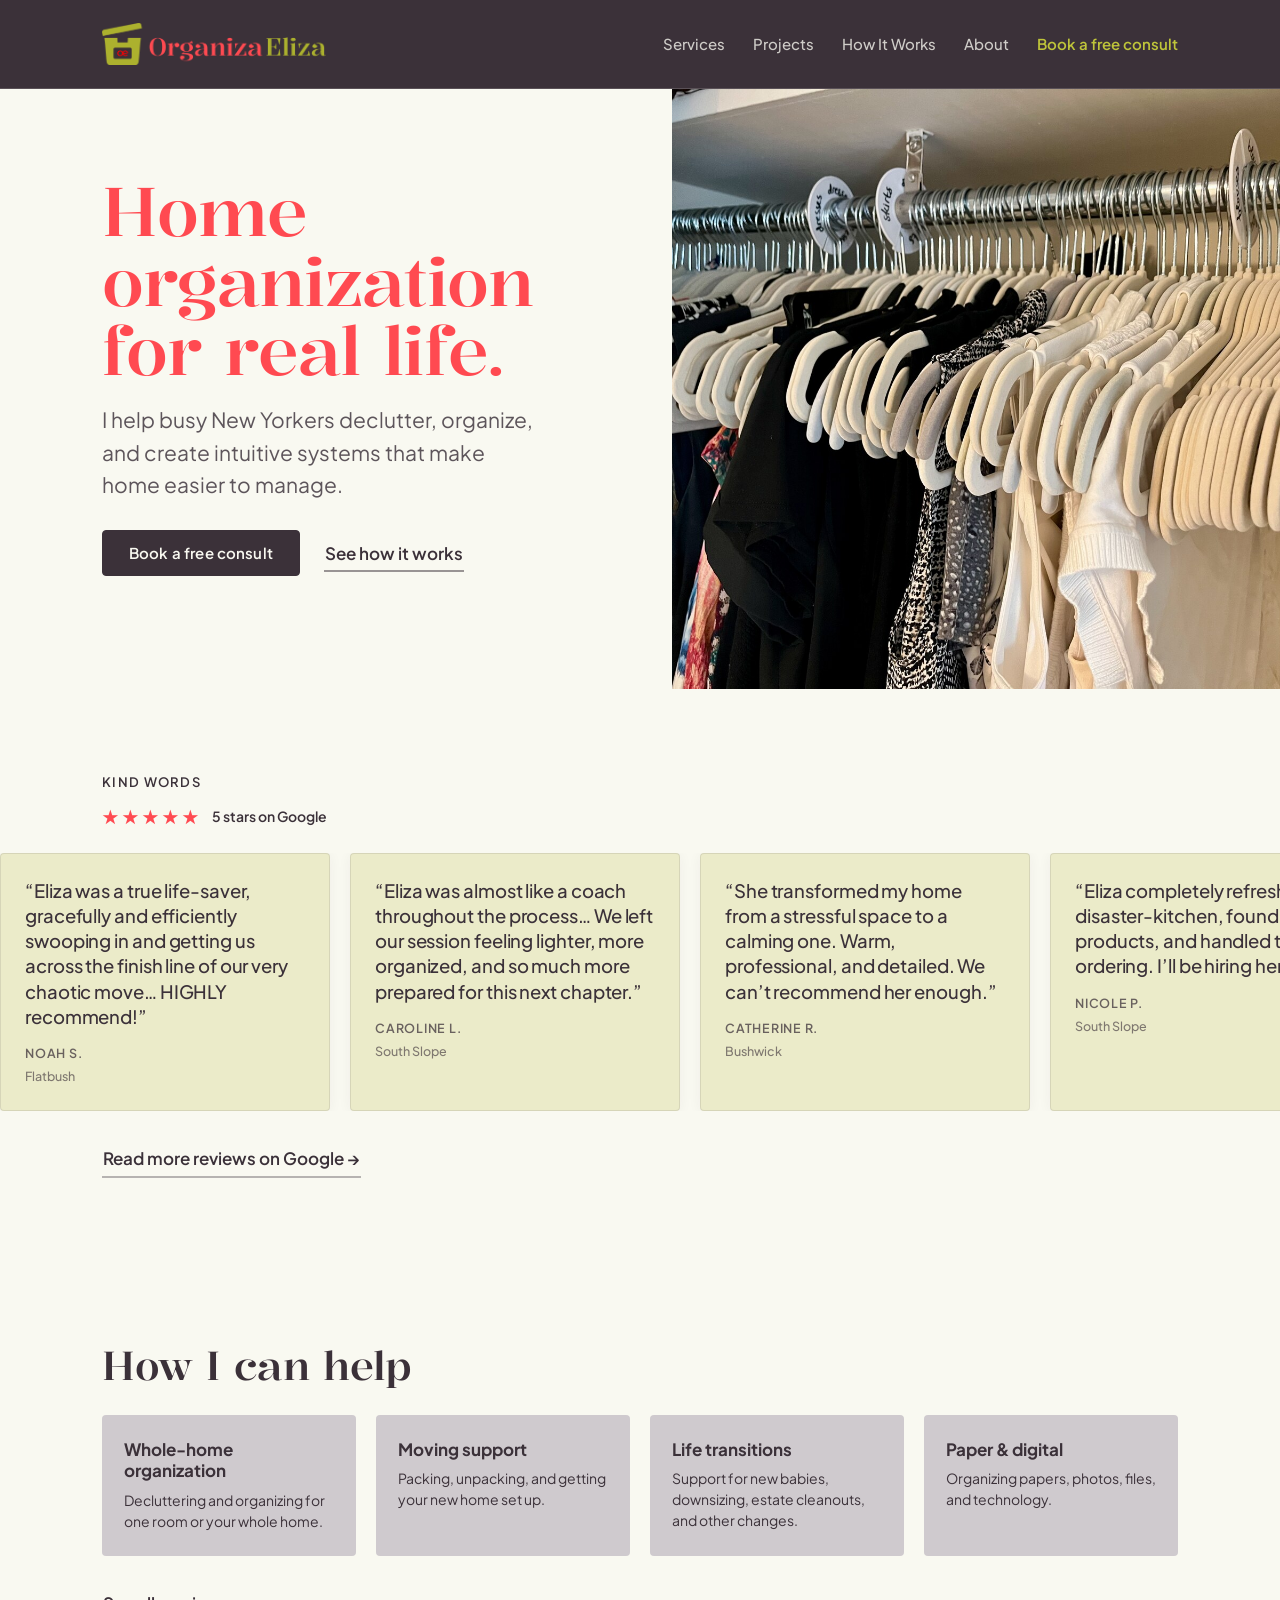
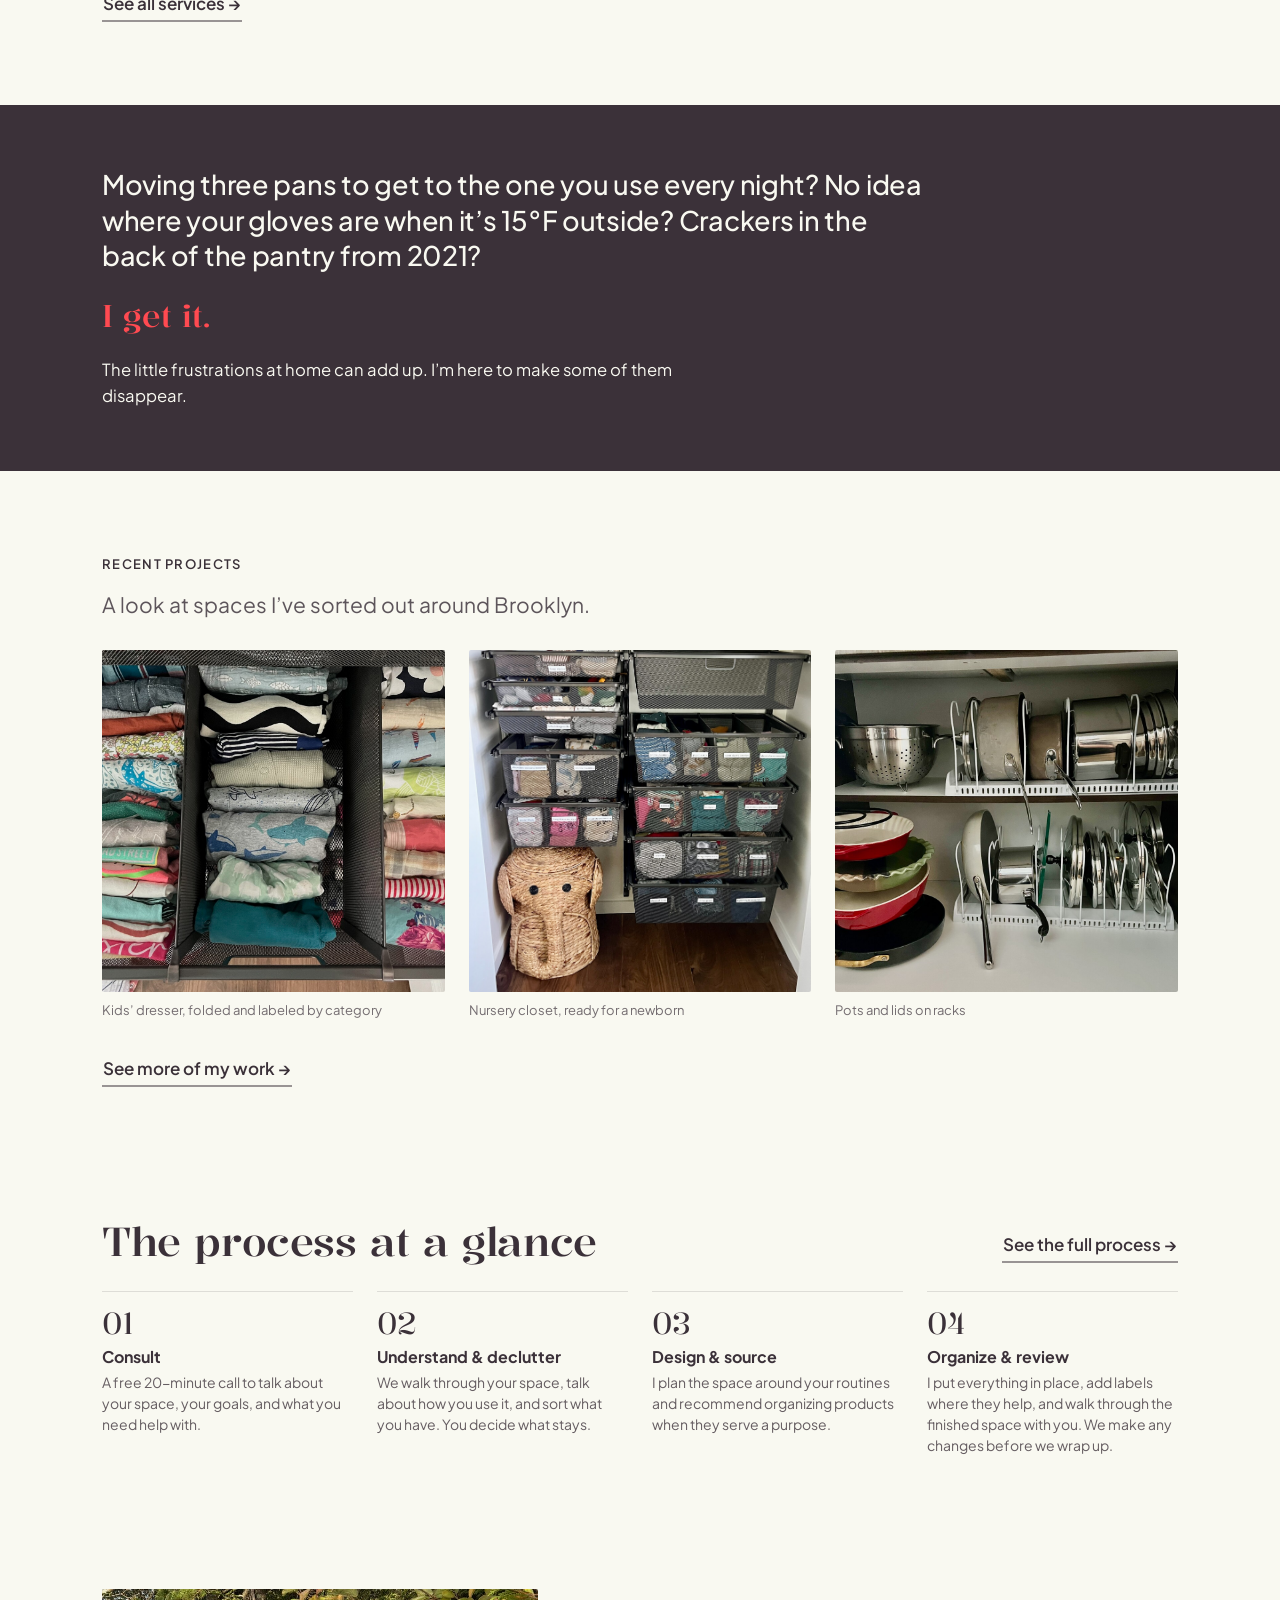
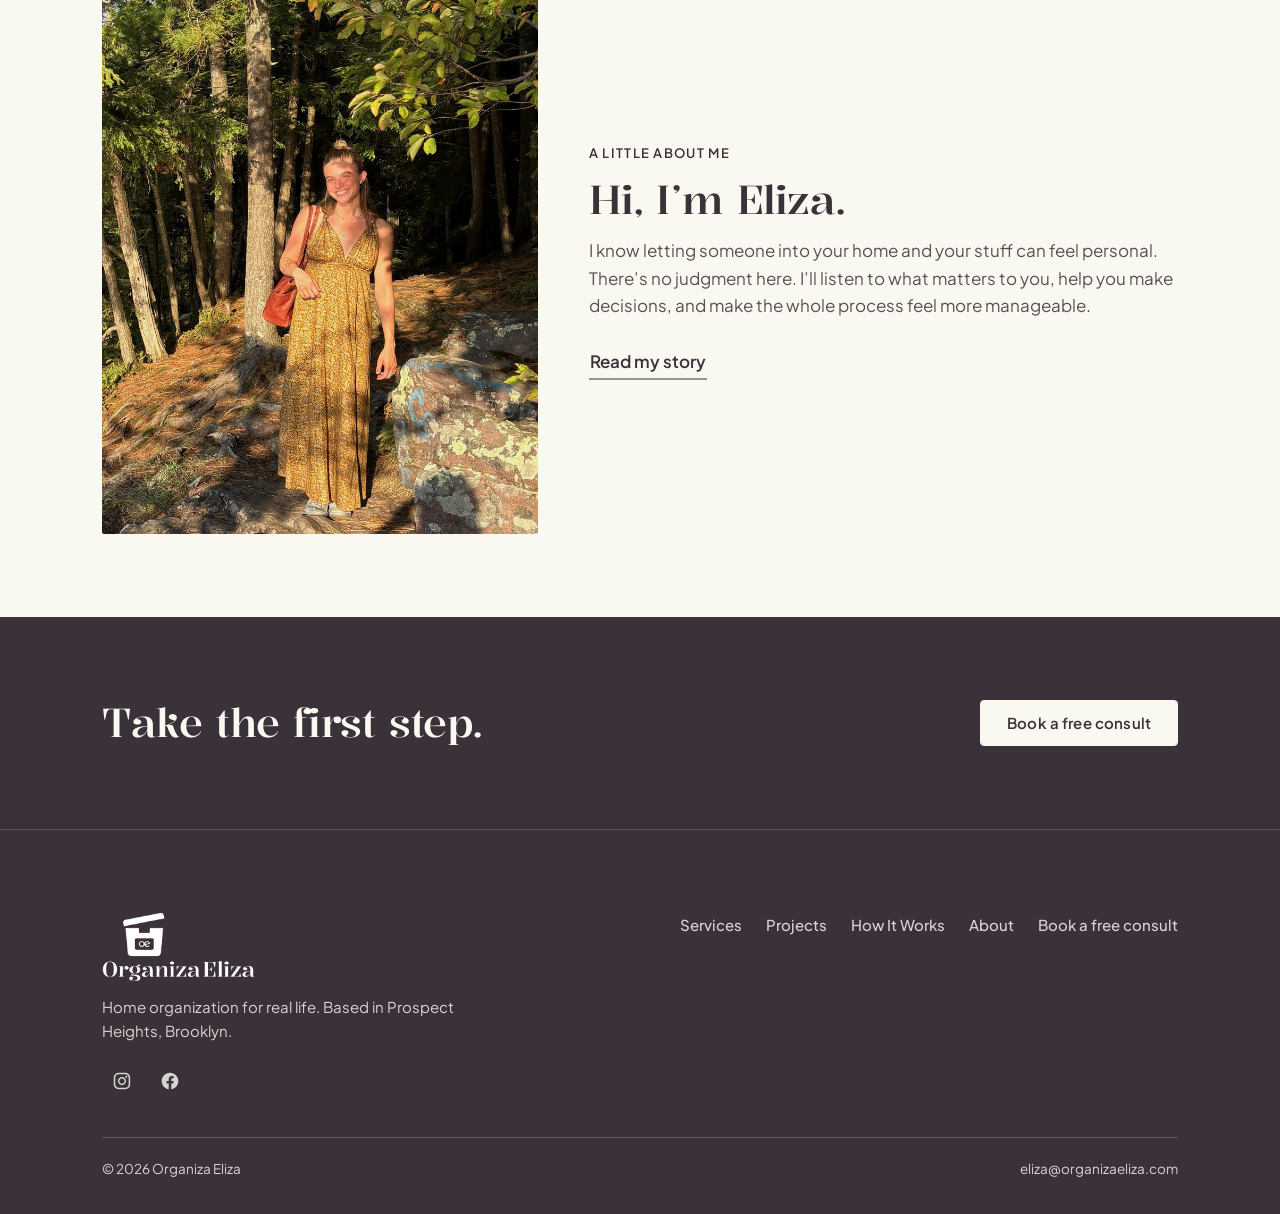
==== commit 4aabe3b9: "Add files via upload" ====
--- a/index.html
+++ b/index.html
@@ -214,6 +214,7 @@
 .tcard{flex:0 0 330px;width:330px;margin-right:20px;background:var(--tcard-fill);border:1px solid rgba(59,49,57,0.08);border-radius:4px;padding:24px}
 .tcard blockquote{font-family:var(--font);font-weight:500;color:var(--ink);font-size:18.5px;line-height:1.36;letter-spacing:-0.005em}
 .tcard .who{margin-top:14px;font-family:var(--font);font-size:12.5px;font-weight:600;letter-spacing:.06em;text-transform:uppercase;color:rgba(59,49,57,0.74)}
+.tcard .where{display:block;margin-top:3px;font-weight:500;font-size:12.5px;letter-spacing:0;text-transform:none;color:rgba(59,49,57,0.62)}
 .marquee:focus-visible{outline:2px solid var(--slate);outline-offset:2px}
 @media (prefers-reduced-motion: reduce){.marquee{overflow-x:auto}.marquee-track{animation:none}}
 
@@ -364,7 +365,7 @@
 <section class="sec testi-whisper">
   <div class="wrap"><p class="kicker" style="color:var(--plum);margin-bottom:8px">Kind words</p><p style="margin:0 0 4px;display:flex;align-items:center;gap:10px;font-size:14px"><span style="color:var(--red);font-size:19px;letter-spacing:3px" aria-hidden="true">&#9733;&#9733;&#9733;&#9733;&#9733;</span><span style="font-weight:600;color:var(--plum)">5 stars on Google</span></p></div>
   <div class="marquee" tabindex="0" role="group" aria-label="What clients say. Scrolls automatically; hover or focus to pause.">
-    <div class="marquee-track" aria-hidden="false"><figure class="tcard"><blockquote>&ldquo;She transformed my home from a stressful space to a calming one. Warm, professional, and detailed. We can&rsquo;t recommend her enough.&rdquo;</blockquote><figcaption class="who">Catherine R.</figcaption></figure><figure class="tcard"><blockquote>&ldquo;Eliza completely refreshed my disaster-kitchen, found the best products, and handled the ordering. I&rsquo;ll be hiring her again.&rdquo;</blockquote><figcaption class="who">Nicole P.</figcaption></figure><figure class="tcard"><blockquote>&ldquo;From clutter and chaos to &lsquo;ah, this makes sense.&rsquo; Efficient, thoughtful, and full of great energy.&rdquo;</blockquote><figcaption class="who">Maria O.</figcaption></figure><figure class="tcard"><blockquote>&ldquo;Eliza was an absolute dream to work with. She was responsive, reliable, and full of creative ideas. She is the best of the best.&rdquo;</blockquote><figcaption class="who">Louise S.</figcaption></figure><figure class="tcard"><blockquote>&ldquo;She thoughtfully decluttered and organized the space for my listing. What felt overwhelming became manageable and streamlined. My sellers were absolutely blown away.&rdquo;</blockquote><figcaption class="who">Laura H.</figcaption></figure><figure class="tcard"><blockquote>&ldquo;Eliza helped me get so much of my apartment organized and sorted. She has unlimited buckets of joy and energy. Exactly the person I needed.&rdquo;</blockquote><figcaption class="who">Bijal M.</figcaption></figure><figure class="tcard"><blockquote>&ldquo;Eliza undertook a difficult unpacking project with efficiency and zeal, even producing an artful wall of books from more than 35 cartons.&rdquo;</blockquote><figcaption class="who">Karen S.</figcaption></figure><figure class="tcard"><blockquote>&ldquo;She organized our closets, bathrooms, kitchen, and baby play area, designing it all to be easy to maintain. Our apartment is now so peaceful and organized.&rdquo;</blockquote><figcaption class="who">Erika H.</figcaption></figure><figure class="tcard"><blockquote>&ldquo;Eliza organized my basement and my tools. Everything is well labeled and I can actually find what I&rsquo;m looking for.&rdquo;</blockquote><figcaption class="who">Howard H.</figcaption></figure><figure class="tcard"><blockquote>&ldquo;Extremely professional, patient, and great to work with. I wholeheartedly recommend her to anyone looking for a professional organizer.&rdquo;</blockquote><figcaption class="who">Jaime C.</figcaption></figure><figure class="tcard"><blockquote>&ldquo;Eliza came in with a friendly, welcoming personality, ready to tackle my chaotic apartment. Wonderful work and true professionalism!&rdquo;</blockquote><figcaption class="who">Lindsay C.</figcaption></figure><figure class="tcard"><blockquote>&ldquo;She transformed my home from a stressful space to a calming one. Warm, professional, and detailed. We can&rsquo;t recommend her enough.&rdquo;</blockquote><figcaption class="who">Catherine R.</figcaption></figure><figure class="tcard"><blockquote>&ldquo;Eliza completely refreshed my disaster-kitchen, found the best products, and handled the ordering. I&rsquo;ll be hiring her again.&rdquo;</blockquote><figcaption class="who">Nicole P.</figcaption></figure><figure class="tcard"><blockquote>&ldquo;From clutter and chaos to &lsquo;ah, this makes sense.&rsquo; Efficient, thoughtful, and full of great energy.&rdquo;</blockquote><figcaption class="who">Maria O.</figcaption></figure><figure class="tcard"><blockquote>&ldquo;Eliza was an absolute dream to work with. She was responsive, reliable, and full of creative ideas. She is the best of the best.&rdquo;</blockquote><figcaption class="who">Louise S.</figcaption></figure><figure class="tcard"><blockquote>&ldquo;She thoughtfully decluttered and organized the space for my listing. What felt overwhelming became manageable and streamlined. My sellers were absolutely blown away.&rdquo;</blockquote><figcaption class="who">Laura H.</figcaption></figure><figure class="tcard"><blockquote>&ldquo;Eliza helped me get so much of my apartment organized and sorted. She has unlimited buckets of joy and energy. Exactly the person I needed.&rdquo;</blockquote><figcaption class="who">Bijal M.</figcaption></figure><figure class="tcard"><blockquote>&ldquo;Eliza undertook a difficult unpacking project with efficiency and zeal, even producing an artful wall of books from more than 35 cartons.&rdquo;</blockquote><figcaption class="who">Karen S.</figcaption></figure><figure class="tcard"><blockquote>&ldquo;She organized our closets, bathrooms, kitchen, and baby play area, designing it all to be easy to maintain. Our apartment is now so peaceful and organized.&rdquo;</blockquote><figcaption class="who">Erika H.</figcaption></figure><figure class="tcard"><blockquote>&ldquo;Eliza organized my basement and my tools. Everything is well labeled and I can actually find what I&rsquo;m looking for.&rdquo;</blockquote><figcaption class="who">Howard H.</figcaption></figure><figure class="tcard"><blockquote>&ldquo;Extremely professional, patient, and great to work with. I wholeheartedly recommend her to anyone looking for a professional organizer.&rdquo;</blockquote><figcaption class="who">Jaime C.</figcaption></figure><figure class="tcard"><blockquote>&ldquo;Eliza came in with a friendly, welcoming personality, ready to tackle my chaotic apartment. Wonderful work and true professionalism!&rdquo;</blockquote><figcaption class="who">Lindsay C.</figcaption></figure></div>
+    <div class="marquee-track" aria-hidden="false"><figure class="tcard"><blockquote>&ldquo;Eliza was a true life-saver, gracefully and efficiently swooping in and getting us across the finish line of our very chaotic move&hellip; HIGHLY recommend!&rdquo;</blockquote><figcaption class="who">Noah S.<span class="where">Flatbush</span></figcaption></figure><figure class="tcard"><blockquote>&ldquo;Eliza was almost like a coach throughout the process&hellip; We left our session feeling lighter, more organized, and so much more prepared for this next chapter.&rdquo;</blockquote><figcaption class="who">Caroline L.<span class="where">South Slope</span></figcaption></figure><figure class="tcard"><blockquote>&ldquo;She transformed my home from a stressful space to a calming one. Warm, professional, and detailed. We can&rsquo;t recommend her enough.&rdquo;</blockquote><figcaption class="who">Catherine R.<span class="where">Bushwick</span></figcaption></figure><figure class="tcard"><blockquote>&ldquo;Eliza completely refreshed my disaster-kitchen, found the best products, and handled the ordering. I&rsquo;ll be hiring her again.&rdquo;</blockquote><figcaption class="who">Nicole P.<span class="where">South Slope</span></figcaption></figure><figure class="tcard"><blockquote>&ldquo;From clutter and chaos to &lsquo;ah, this makes sense.&rsquo; Efficient, thoughtful, and full of great energy.&rdquo;</blockquote><figcaption class="who">Maria O.<span class="where">Park Slope</span></figcaption></figure><figure class="tcard"><blockquote>&ldquo;Eliza was an absolute dream to work with. She was responsive, reliable, and full of creative ideas. She is the best of the best.&rdquo;</blockquote><figcaption class="who">Louise S.<span class="where">Windsor Terrace</span></figcaption></figure><figure class="tcard"><blockquote>&ldquo;She thoughtfully decluttered and organized the space for my listing. What felt overwhelming became manageable and streamlined. My sellers were absolutely blown away.&rdquo;</blockquote><figcaption class="who">Laura H.<span class="where">Park Slope</span></figcaption></figure><figure class="tcard"><blockquote>&ldquo;Eliza helped me get so much of my apartment organized and sorted. She has unlimited buckets of joy and energy. Exactly the person I needed.&rdquo;</blockquote><figcaption class="who">Bijal M.<span class="where">Prospect Heights</span></figcaption></figure><figure class="tcard"><blockquote>&ldquo;Eliza undertook a difficult unpacking project with efficiency and zeal, even producing an artful wall of books from more than 35 cartons.&rdquo;</blockquote><figcaption class="who">Karen S.<span class="where">Battery Park City</span></figcaption></figure><figure class="tcard"><blockquote>&ldquo;She organized our closets, bathrooms, kitchen, and baby play area, designing it all to be easy to maintain. Our apartment is now so peaceful and organized.&rdquo;</blockquote><figcaption class="who">Erika H.</figcaption></figure><figure class="tcard"><blockquote>&ldquo;Eliza organized my basement and my tools. Everything is well labeled and I can actually find what I&rsquo;m looking for.&rdquo;</blockquote><figcaption class="who">Howard H.</figcaption></figure><figure class="tcard"><blockquote>&ldquo;Extremely professional, patient, and great to work with. I wholeheartedly recommend her to anyone looking for a professional organizer.&rdquo;</blockquote><figcaption class="who">Jaime C.<span class="where">Park Slope</span></figcaption></figure><figure class="tcard"><blockquote>&ldquo;Eliza came in with a friendly, welcoming personality, ready to tackle my chaotic apartment. Wonderful work and true professionalism!&rdquo;</blockquote><figcaption class="who">Lindsay C.<span class="where">Union Square</span></figcaption></figure><figure class="tcard"><blockquote>&ldquo;Eliza was a true life-saver, gracefully and efficiently swooping in and getting us across the finish line of our very chaotic move&hellip; HIGHLY recommend!&rdquo;</blockquote><figcaption class="who">Noah S.<span class="where">Flatbush</span></figcaption></figure><figure class="tcard"><blockquote>&ldquo;Eliza was almost like a coach throughout the process&hellip; We left our session feeling lighter, more organized, and so much more prepared for this next chapter.&rdquo;</blockquote><figcaption class="who">Caroline L.<span class="where">South Slope</span></figcaption></figure><figure class="tcard"><blockquote>&ldquo;She transformed my home from a stressful space to a calming one. Warm, professional, and detailed. We can&rsquo;t recommend her enough.&rdquo;</blockquote><figcaption class="who">Catherine R.<span class="where">Bushwick</span></figcaption></figure><figure class="tcard"><blockquote>&ldquo;Eliza completely refreshed my disaster-kitchen, found the best products, and handled the ordering. I&rsquo;ll be hiring her again.&rdquo;</blockquote><figcaption class="who">Nicole P.<span class="where">South Slope</span></figcaption></figure><figure class="tcard"><blockquote>&ldquo;From clutter and chaos to &lsquo;ah, this makes sense.&rsquo; Efficient, thoughtful, and full of great energy.&rdquo;</blockquote><figcaption class="who">Maria O.<span class="where">Park Slope</span></figcaption></figure><figure class="tcard"><blockquote>&ldquo;Eliza was an absolute dream to work with. She was responsive, reliable, and full of creative ideas. She is the best of the best.&rdquo;</blockquote><figcaption class="who">Louise S.<span class="where">Windsor Terrace</span></figcaption></figure><figure class="tcard"><blockquote>&ldquo;She thoughtfully decluttered and organized the space for my listing. What felt overwhelming became manageable and streamlined. My sellers were absolutely blown away.&rdquo;</blockquote><figcaption class="who">Laura H.<span class="where">Park Slope</span></figcaption></figure><figure class="tcard"><blockquote>&ldquo;Eliza helped me get so much of my apartment organized and sorted. She has unlimited buckets of joy and energy. Exactly the person I needed.&rdquo;</blockquote><figcaption class="who">Bijal M.<span class="where">Prospect Heights</span></figcaption></figure><figure class="tcard"><blockquote>&ldquo;Eliza undertook a difficult unpacking project with efficiency and zeal, even producing an artful wall of books from more than 35 cartons.&rdquo;</blockquote><figcaption class="who">Karen S.<span class="where">Battery Park City</span></figcaption></figure><figure class="tcard"><blockquote>&ldquo;She organized our closets, bathrooms, kitchen, and baby play area, designing it all to be easy to maintain. Our apartment is now so peaceful and organized.&rdquo;</blockquote><figcaption class="who">Erika H.</figcaption></figure><figure class="tcard"><blockquote>&ldquo;Eliza organized my basement and my tools. Everything is well labeled and I can actually find what I&rsquo;m looking for.&rdquo;</blockquote><figcaption class="who">Howard H.</figcaption></figure><figure class="tcard"><blockquote>&ldquo;Extremely professional, patient, and great to work with. I wholeheartedly recommend her to anyone looking for a professional organizer.&rdquo;</blockquote><figcaption class="who">Jaime C.<span class="where">Park Slope</span></figcaption></figure><figure class="tcard"><blockquote>&ldquo;Eliza came in with a friendly, welcoming personality, ready to tackle my chaotic apartment. Wonderful work and true professionalism!&rdquo;</blockquote><figcaption class="who">Lindsay C.<span class="where">Union Square</span></figcaption></figure></div>
   </div>
   <div class="wrap"><p class="more"><a class="arrow" style="color:var(--plum);border-bottom: 2px solid rgba(59, 49, 57, 0.35)" href="https://share.google/JZCaOpw0HDZD8KlDp" target="_blank" rel="noopener">Read more reviews on Google &rarr;</a></p></div>
 </section>
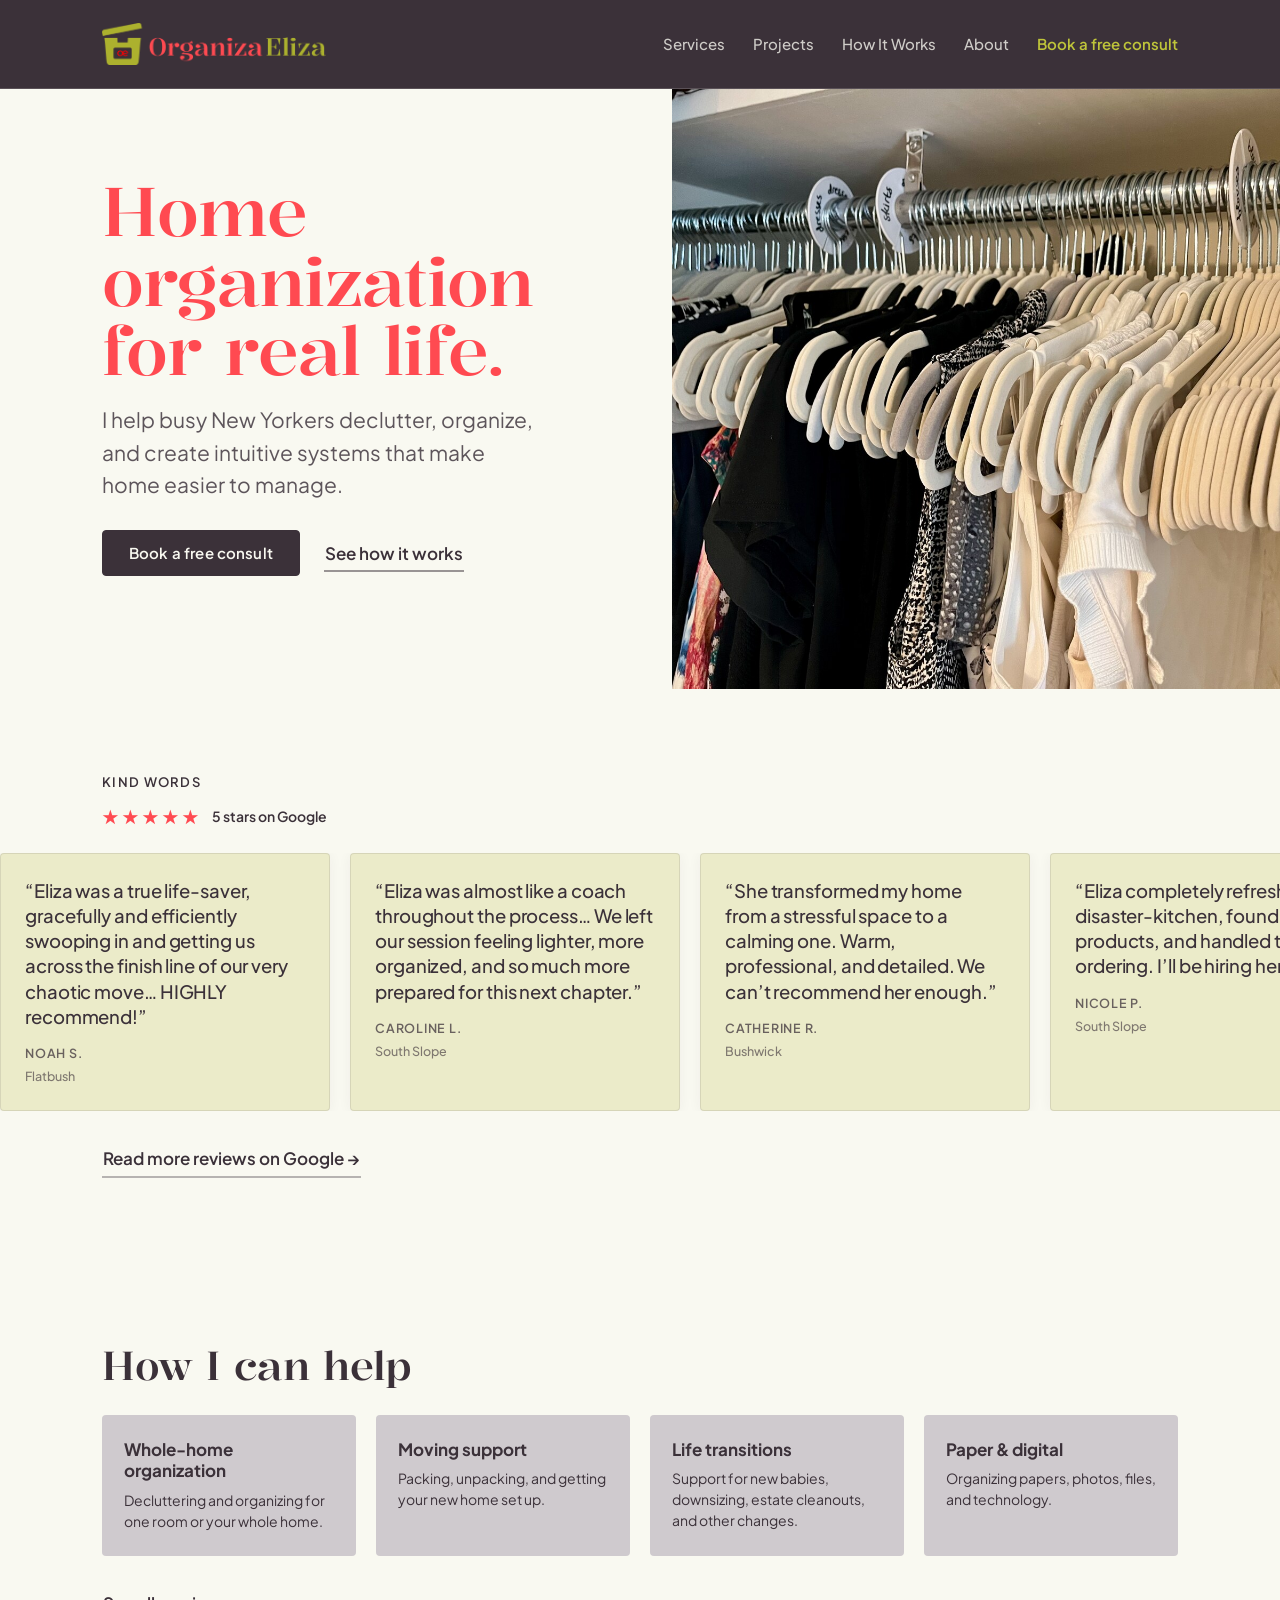
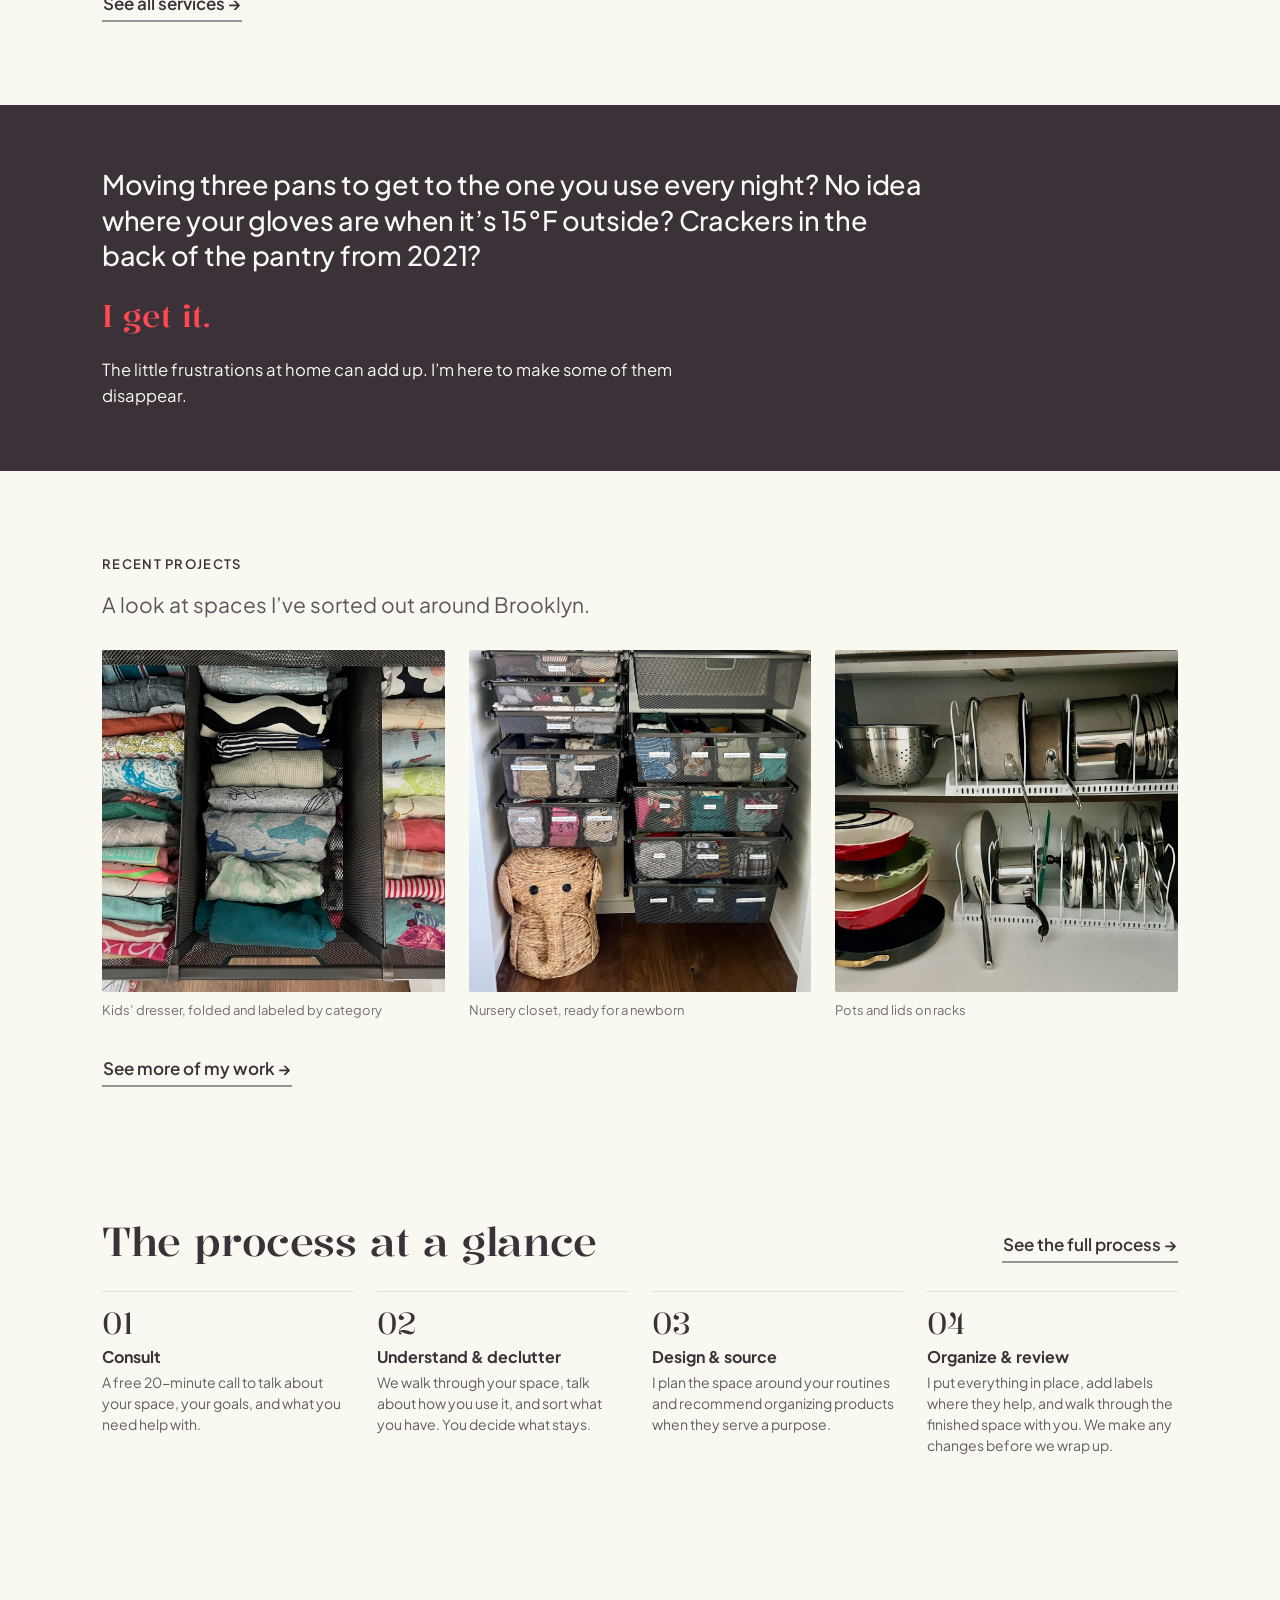
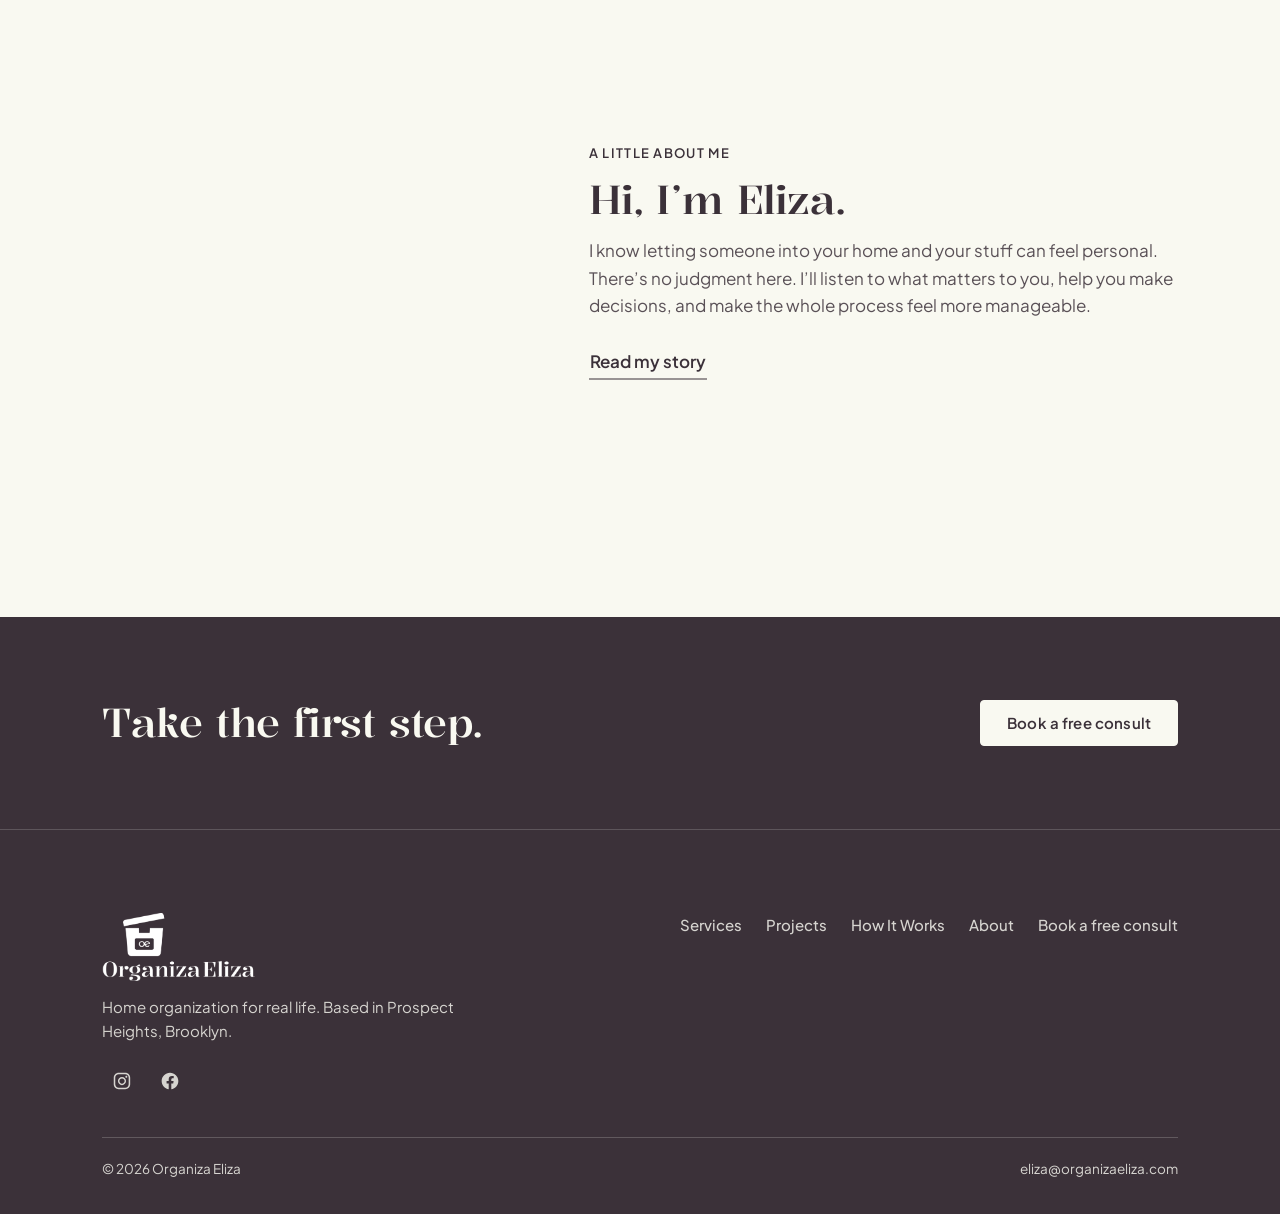
==== commit fe299ec6: "Add files via upload" ====
--- a/index.html
+++ b/index.html
@@ -5,6 +5,24 @@
 <meta name="viewport" content="width=device-width, initial-scale=1.0">
 <title>Organiza Eliza · Home organization for real life</title>
 <meta name="description" content="Thoughtful home organizing in Brooklyn: whole-home projects, moves, and life transitions.">
+<!-- link preview (Facebook, iMessage, WhatsApp, LinkedIn) -->
+<meta property="og:type" content="website">
+<meta property="og:site_name" content="Organiza Eliza">
+<meta property="og:locale" content="en_US">
+<meta property="og:url" content="https://organizaeliza.com/">
+<meta property="og:title" content="Organiza Eliza · Home organization for real life">
+<meta property="og:description" content="Thoughtful home organizing in Brooklyn: whole-home projects, moves, and life transitions.">
+<meta property="og:image" content="https://organizaeliza.com/og-image.png">
+<meta property="og:image:secure_url" content="https://organizaeliza.com/og-image.png">
+<meta property="og:image:type" content="image/png">
+<meta property="og:image:width" content="1200">
+<meta property="og:image:height" content="630">
+<meta property="og:image:alt" content="Organiza Eliza — home organization for real life">
+<meta name="twitter:card" content="summary_large_image">
+<meta name="twitter:title" content="Organiza Eliza · Home organization for real life">
+<meta name="twitter:description" content="Thoughtful home organizing in Brooklyn: whole-home projects, moves, and life transitions.">
+<meta name="twitter:image" content="https://organizaeliza.com/og-image.png">
+<link rel="canonical" href="https://organizaeliza.com/">
 <meta name="theme-color" content="#3b3139">
 <link rel="icon" href="mark-color.png" type="image/png">
 <link rel="preconnect" href="https://fonts.googleapis.com">
@@ -338,6 +356,328 @@
 <style>.testi-whisper{background:var(--cream)}.testi-whisper .tcard{border-color:rgba(59,49,57,0.12);box-shadow:0 1px 14px rgba(59,49,57,0.05)}</style><style>.about-warm{background:var(--cream)}</style>
 <!-- theme tokens: loaded last so it overrides the inline fallback above -->
 <link rel="stylesheet" href="theme.css">
+    <!-- structured data -->
+  <script type="application/ld+json">
+{
+  "@context": "https://schema.org",
+  "@type": "LocalBusiness",
+  "@id": "https://organizaeliza.com/#business",
+  "name": "Organiza Eliza",
+  "legalName": "Eliza Filler d/b/a Organiza Eliza",
+  "alternateName": "Organiza Eliza Home Organizing",
+  "description": "Professional home organizing in Brooklyn and Manhattan. Whole-home decluttering, closet and pantry systems, moving support, and organizing through life transitions.",
+  "url": "https://organizaeliza.com/",
+  "logo": "https://organizaeliza.com/logo-color-horiz-web.png",
+  "image": "https://organizaeliza.com/og-image.png",
+  "email": "eliza@organizaeliza.com",
+  "priceRange": "$$",
+  "currenciesAccepted": "USD",
+  "knowsLanguage": "en-US",
+  "address": {
+    "@type": "PostalAddress",
+    "addressLocality": "Brooklyn",
+    "addressRegion": "NY",
+    "addressCountry": "US"
+  },
+  "founder": {
+    "@type": "Person",
+    "name": "Eliza Filler",
+    "jobTitle": "Professional Home Organizer"
+  },
+  "areaServed": [
+    {
+      "@type": "AdministrativeArea",
+      "name": "Brooklyn, New York"
+    },
+    {
+      "@type": "AdministrativeArea",
+      "name": "Manhattan, New York"
+    },
+    {
+      "@type": "Place",
+      "name": "Brooklyn Heights, Brooklyn, NY"
+    },
+    {
+      "@type": "Place",
+      "name": "DUMBO, Brooklyn, NY"
+    },
+    {
+      "@type": "Place",
+      "name": "Cobble Hill, Brooklyn, NY"
+    },
+    {
+      "@type": "Place",
+      "name": "Carroll Gardens, Brooklyn, NY"
+    },
+    {
+      "@type": "Place",
+      "name": "Boerum Hill, Brooklyn, NY"
+    },
+    {
+      "@type": "Place",
+      "name": "Park Slope, Brooklyn, NY"
+    },
+    {
+      "@type": "Place",
+      "name": "South Slope, Brooklyn, NY"
+    },
+    {
+      "@type": "Place",
+      "name": "Greenwood Heights, Brooklyn, NY"
+    },
+    {
+      "@type": "Place",
+      "name": "Prospect Heights, Brooklyn, NY"
+    },
+    {
+      "@type": "Place",
+      "name": "Fort Greene, Brooklyn, NY"
+    },
+    {
+      "@type": "Place",
+      "name": "Clinton Hill, Brooklyn, NY"
+    },
+    {
+      "@type": "Place",
+      "name": "Vinegar Hill, Brooklyn, NY"
+    },
+    {
+      "@type": "Place",
+      "name": "Downtown Brooklyn, Brooklyn, NY"
+    },
+    {
+      "@type": "Place",
+      "name": "Gowanus, Brooklyn, NY"
+    },
+    {
+      "@type": "Place",
+      "name": "Columbia Street Waterfront, Brooklyn, NY"
+    },
+    {
+      "@type": "Place",
+      "name": "Windsor Terrace, Brooklyn, NY"
+    },
+    {
+      "@type": "Place",
+      "name": "Ditmas Park, Brooklyn, NY"
+    },
+    {
+      "@type": "Place",
+      "name": "Prospect Park South, Brooklyn, NY"
+    },
+    {
+      "@type": "Place",
+      "name": "Williamsburg, Brooklyn, NY"
+    },
+    {
+      "@type": "Place",
+      "name": "Greenpoint, Brooklyn, NY"
+    },
+    {
+      "@type": "Place",
+      "name": "Tribeca, Manhattan, NY"
+    },
+    {
+      "@type": "Place",
+      "name": "SoHo, Manhattan, NY"
+    },
+    {
+      "@type": "Place",
+      "name": "West Village, Manhattan, NY"
+    },
+    {
+      "@type": "Place",
+      "name": "Greenwich Village, Manhattan, NY"
+    },
+    {
+      "@type": "Place",
+      "name": "Battery Park City, Manhattan, NY"
+    },
+    {
+      "@type": "Place",
+      "name": "Financial District, Manhattan, NY"
+    },
+    {
+      "@type": "Place",
+      "name": "Gramercy Park, Manhattan, NY"
+    },
+    {
+      "@type": "Place",
+      "name": "Flatiron, Manhattan, NY"
+    },
+    {
+      "@type": "Place",
+      "name": "Chelsea, Manhattan, NY"
+    },
+    {
+      "@type": "Place",
+      "name": "NoHo, Manhattan, NY"
+    },
+    {
+      "@type": "Place",
+      "name": "NoLIta, Manhattan, NY"
+    },
+    {
+      "@type": "Place",
+      "name": "Union Square, Manhattan, NY"
+    },
+    {
+      "@type": "Place",
+      "name": "Murray Hill, Manhattan, NY"
+    },
+    {
+      "@type": "Place",
+      "name": "Turtle Bay, Manhattan, NY"
+    },
+    {
+      "@type": "Place",
+      "name": "Midtown East, Manhattan, NY"
+    },
+    {
+      "@type": "Place",
+      "name": "Hudson Yards, Manhattan, NY"
+    },
+    {
+      "@type": "Place",
+      "name": "Kips Bay, Manhattan, NY"
+    }
+  ],
+  "serviceType": [
+    "Home organizing",
+    "Professional organizer",
+    "Decluttering service",
+    "Closet organization",
+    "Pantry organization",
+    "Kitchen organization",
+    "Nursery organization",
+    "Playroom organization",
+    "Home office organization",
+    "Basement and garage organization",
+    "Move-in organizing",
+    "Unpacking service",
+    "Estate cleanout",
+    "Downsizing assistance",
+    "Paper organization",
+    "Photo organization"
+  ],
+  "hasOfferCatalog": {
+    "@type": "OfferCatalog",
+    "name": "Home organizing services",
+    "itemListElement": [
+      {
+        "@type": "Offer",
+        "itemOffered": {
+          "@type": "Service",
+          "name": "Whole-home organization",
+          "description": "Decluttering, organizing and simple systems for every room — kitchens, pantries, closets, nurseries, playrooms, home offices, basements and garages.",
+          "provider": {
+            "@id": "https://organizaeliza.com/#business"
+          },
+          "areaServed": [
+            {
+              "@type": "AdministrativeArea",
+              "name": "Brooklyn, New York"
+            },
+            {
+              "@type": "AdministrativeArea",
+              "name": "Manhattan, New York"
+            }
+          ]
+        }
+      },
+      {
+        "@type": "Offer",
+        "itemOffered": {
+          "@type": "Service",
+          "name": "Moving support",
+          "description": "Packing before a move, then unpacking and setting up the new home from day one.",
+          "provider": {
+            "@id": "https://organizaeliza.com/#business"
+          },
+          "areaServed": [
+            {
+              "@type": "AdministrativeArea",
+              "name": "Brooklyn, New York"
+            },
+            {
+              "@type": "AdministrativeArea",
+              "name": "Manhattan, New York"
+            }
+          ]
+        }
+      },
+      {
+        "@type": "Offer",
+        "itemOffered": {
+          "@type": "Service",
+          "name": "Estate cleanouts",
+          "description": "Sorting and clearing a home after a death or a move to care, at the pace the family needs.",
+          "provider": {
+            "@id": "https://organizaeliza.com/#business"
+          },
+          "areaServed": [
+            {
+              "@type": "AdministrativeArea",
+              "name": "Brooklyn, New York"
+            },
+            {
+              "@type": "AdministrativeArea",
+              "name": "Manhattan, New York"
+            }
+          ]
+        }
+      },
+      {
+        "@type": "Offer",
+        "itemOffered": {
+          "@type": "Service",
+          "name": "Downsizing and life transitions",
+          "description": "Preparing for a new baby, downsizing to a smaller home, or reorganizing after a change in the household.",
+          "provider": {
+            "@id": "https://organizaeliza.com/#business"
+          },
+          "areaServed": [
+            {
+              "@type": "AdministrativeArea",
+              "name": "Brooklyn, New York"
+            },
+            {
+              "@type": "AdministrativeArea",
+              "name": "Manhattan, New York"
+            }
+          ]
+        }
+      },
+      {
+        "@type": "Offer",
+        "itemOffered": {
+          "@type": "Service",
+          "name": "Paper and digital organization",
+          "description": "Paper filing, photos, videos, documents and digital files.",
+          "provider": {
+            "@id": "https://organizaeliza.com/#business"
+          },
+          "areaServed": [
+            {
+              "@type": "AdministrativeArea",
+              "name": "Brooklyn, New York"
+            },
+            {
+              "@type": "AdministrativeArea",
+              "name": "Manhattan, New York"
+            }
+          ]
+        }
+      }
+    ]
+  },
+  "sameAs": [
+    "https://www.instagram.com/organiza.eliza/",
+    "https://www.facebook.com/profile.php?id=61586166171385"
+  ]
+}
+</script>
+  <!-- /structured data -->
 </head>
 <body><header class="site-header">
   <div class="wrap nav-in">
